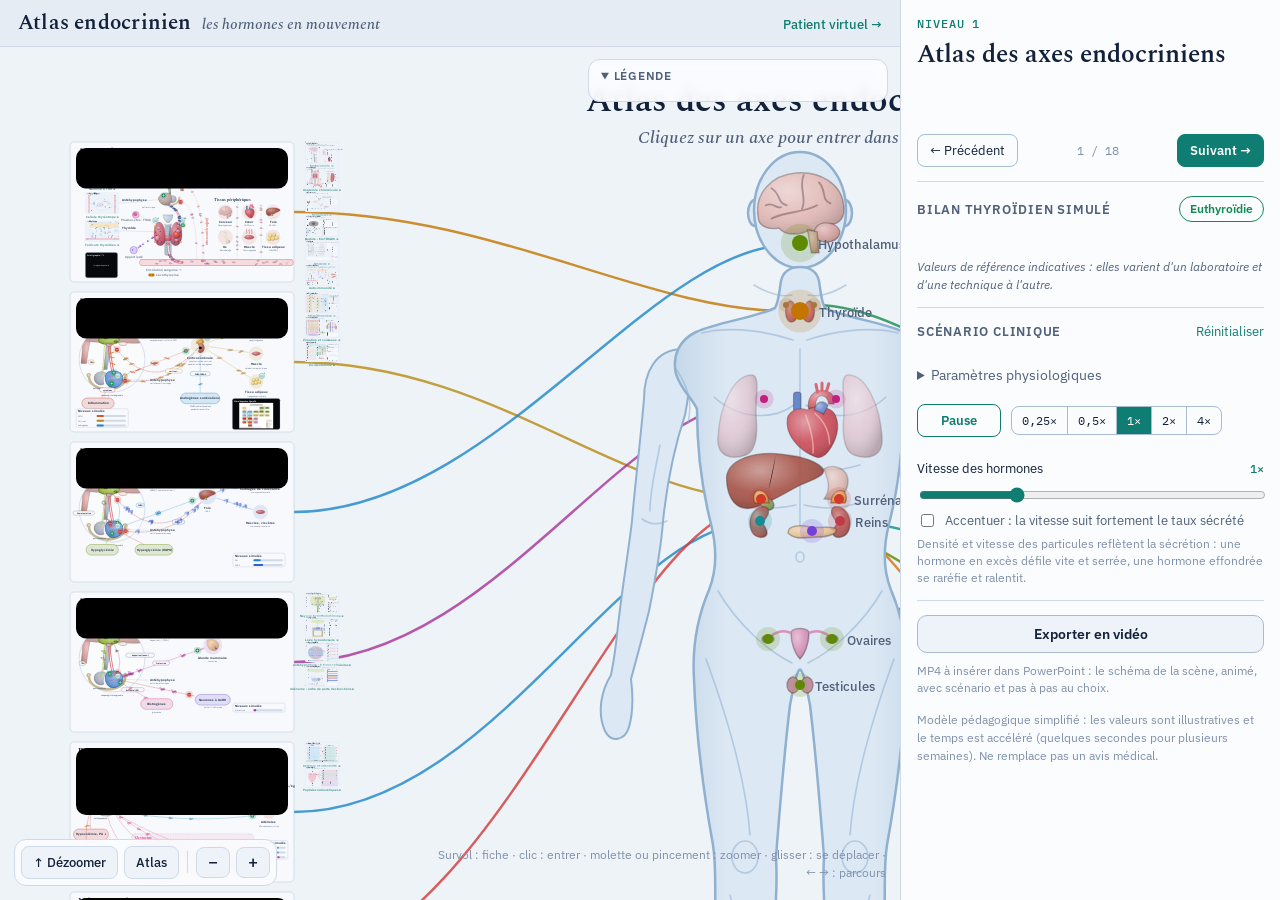
==== index.html @ 6b477c4a "Lévothyroxine : interférences ETA 2025 dans l'atlas (fiche) et mode « hypothyroïdie difficile à subs" ====
<!doctype html>
<html lang="fr">
<head>
<meta charset="utf-8">
<meta name="viewport" content="width=device-width, initial-scale=1, viewport-fit=cover">
<title>Atlas endocrinien</title>
<meta name="description" content="Visualisation zoomable et animée des axes endocriniens humains : axe thyréotrope détaillé jusqu'à la cellule, autres axes, bilans simulés et tests dynamiques.">
<link rel="preconnect" href="https://fonts.googleapis.com">
<link rel="preconnect" href="https://fonts.gstatic.com" crossorigin>
<link rel="stylesheet" href="https://fonts.googleapis.com/css2?family=IBM+Plex+Mono:wght@400;500&family=IBM+Plex+Sans:wght@400;500;600&family=Spectral:ital,wght@0,500;0,600;1,500&display=swap">
<link rel="stylesheet" href="css/style.css">
<link rel="stylesheet" href="css/zoom-hypo.css">
<link rel="stylesheet" href="css/zoom-thyro.css">
<link rel="stylesheet" href="css/zoom-adrenal.css">
<link rel="stylesheet" href="css/zoom-rein.css">
<link rel="stylesheet" href="css/zoom-gonad.css">
<link rel="stylesheet" href="css/zoom-phospho.css">
<link rel="stylesheet" href="css/zoom-glyc.css">
<link rel="stylesheet" href="css/zoom-transv.css">
<link rel="stylesheet" href="css/video-export.css">
</head>
<body>
<div class="app">
  <header class="topbar">
    <div class="brand">
      <span class="brand-name">Atlas endocrinien</span>
      <span class="brand-sub">les hormones en mouvement</span>
    </div>
    <nav class="crumbs" id="crumbs" aria-label="Fil d'Ariane"></nav>
    <a class="sim-link" href="simulateur.html" title="Simulateur : initier et adapter les traitements thyroïdiens">Patient virtuel →</a>
  </header>

  <main class="stage">
    <svg id="stage" role="img" aria-label="Scène zoomable des axes endocriniens"></svg>
    <div class="stage-ctrl" role="toolbar" aria-label="Navigation">
      <button type="button" id="btnUp" title="Remonter d'un niveau (Échap)">↑ Dézoomer</button>
      <button type="button" id="btnHome" title="Vue d'ensemble">Atlas</button>
      <span class="ctrl-sep"></span>
      <button type="button" id="btnOut" class="icon" title="Zoom arrière (−)" aria-label="Zoom arrière">−</button>
      <button type="button" id="btnIn" class="icon" title="Zoom avant (+)" aria-label="Zoom avant">+</button>
    </div>
    <details class="legend" id="legend" open>
      <summary>Légende</summary>
      <div class="legend-body" id="legendBody"></div>
    </details>
    <section class="step-box" id="stepBox" hidden aria-live="polite">
      <div class="step-head">
        <span class="step-count" id="stepCount">Étape 1 / 6</span>
        <button type="button" class="step-x" id="stepQuit" aria-label="Quitter le pas à pas">×</button>
      </div>
      <h2 id="stepTitle"></h2>
      <p id="stepText"></p>
      <div class="step-nav">
        <button type="button" id="stepPrev">← Étape précédente</button>
        <div class="step-dots" id="stepDots"></div>
        <button type="button" id="stepNext" class="primary">Étape suivante →</button>
      </div>
    </section>
    <p class="stage-hint">Survol : fiche · clic : entrer · molette ou pincement : zoomer · glisser : se déplacer · ← → : parcours</p>
  </main>

  <aside class="panel" id="panel">
    <section class="card scene-card" aria-live="polite">
      <p class="eyebrow" id="sceneLevel">Niveau 1</p>
      <h1 id="sceneTitle">Atlas des axes endocriniens</h1>
      <p class="lead" id="sceneLead"></p>
      <ul class="points" id="scenePoints"></ul>
      <p class="source" id="sceneSource" hidden></p>
      <button type="button" class="step-start" id="stepStart" hidden>▶ Comprendre pas à pas</button>
      <div class="explore" id="sceneExplore"></div>
      <div class="explore" id="sceneSheets"></div>
      <div class="explore" id="sceneFigs"></div>
      <div class="tour">
        <button type="button" id="prevBtn">← Précédent</button>
        <span id="tourPos">1 / 18</span>
        <button type="button" id="nextBtn">Suivant →</button>
      </div>
    </section>

    <section class="card lab" id="labCard">
      <div class="card-head">
        <h2 id="labTitle">Bilan thyroïdien simulé</h2>
        <span class="pill" id="labStatus" data-tone="good">Euthyroïdie</span>
      </div>
      <div class="lab-rows" id="labRows"></div>
      <p class="interp" id="labInterp"></p>
      <p class="lab-note">Valeurs de référence indicatives : elles varient d'un laboratoire et d'une technique à l'autre.</p>
      <p class="anat" id="labAnat" hidden></p>
    </section>

    <section class="card" id="scenarioCard">
      <div class="card-head">
        <h2>Scénario clinique</h2>
        <button type="button" class="link" id="btnReset">Réinitialiser</button>
      </div>
      <div class="scenarios" id="scenarios" role="radiogroup" aria-label="Scénario clinique"></div>
      <details class="params">
        <summary>Paramètres physiologiques</summary>
        <div id="sliders"></div>
      </details>
      <div class="anim">
        <button type="button" id="btnPlay" class="play">Pause</button>
        <div class="speeds" role="group" aria-label="Vitesse">
          <button type="button" data-speed="0.25" aria-pressed="false">0,25×</button>
          <button type="button" data-speed="0.5" aria-pressed="false">0,5×</button>
          <button type="button" data-speed="1" aria-pressed="true">1×</button>
          <button type="button" data-speed="2" aria-pressed="false">2×</button>
          <button type="button" data-speed="4" aria-pressed="false">4×</button>
        </div>
      </div>
      <div class="pace">
        <label for="paceRange">Vitesse des hormones <output id="paceOut">1×</output></label>
        <input type="range" id="paceRange" min="0.25" max="3" step="0.05" value="1">
        <label class="pace-gain"><input type="checkbox" id="paceGain"> Accentuer : la vitesse suit fortement le taux sécrété</label>
        <p class="pace-help">Densité et vitesse des particules reflètent la sécrétion : une hormone en excès défile vite et serrée, une hormone effondrée se raréfie et ralentit.</p>
      </div>
    </section>

    <section class="card ve-card">
      <button type="button" class="ve-open" id="veOpen">Exporter en vidéo</button>
      <p class="pace-help">MP4 à insérer dans PowerPoint : le schéma de la scène, animé, avec scénario et pas à pas au choix.</p>
    </section>

    <section class="card" id="testCard" hidden>
      <div class="card-head"><h2>Tests dynamiques</h2></div>
      <div class="tests-body"></div>
    </section>

    <p class="disclaimer">Modèle pédagogique simplifié : les valeurs sont illustratives et le temps est accéléré (quelques secondes pour plusieurs semaines). Ne remplace pas un avis médical.</p>
  </aside>
</div>

<script src="js/engine.js"></script>
<script src="js/model.js"></script>
<script src="js/molecules.js"></script>
<script src="js/molecules-axes.js"></script>
<script src="js/lt4-eta.js"></script>
<script src="js/organs.js"></script>
<script src="js/info.js"></script>
<script src="js/sheets-molecules.js"></script>
<script src="js/sheets-organs.js"></script>
<script src="js/imaging.js"></script>
<script src="js/poly-figs.js"></script>
<script src="js/sheets.js"></script>
<script src="js/axis-builder.js"></script>
<script src="js/axes-data.js"></script>
<script src="js/axes-sim.js"></script>
<script src="js/axes-steps.js"></script>
<script src="js/tests.js"></script>
<script src="js/protein-traces.js"></script>
<script src="js/protein-glyphs.js"></script>
<script src="js/scenes/atlas.js"></script>
<script src="js/scenes/thyroid-axis.js"></script>
<script src="js/scenes/hypothalamus.js"></script>
<script src="js/scenes/pituitary.js"></script>
<script src="js/scenes/follicle.js"></script>
<script src="js/scenes/transport.js"></script>
<script src="js/scenes/target-cell.js"></script>
<script src="js/scenes/islet.js"></script>
<script src="js/scenes/zoom-hypo.js"></script>
<script src="js/scenes/zoom-thyro.js"></script>
<script src="js/scenes/zoom-adrenal.js"></script>
<script src="js/scenes/zoom-rein.js"></script>
<script src="js/scenes/zoom-gonad.js"></script>
<script src="js/scenes/zoom-phospho.js"></script>
<script src="js/scenes/zoom-glyc.js"></script>
<script src="js/scenes/zoom-transv.js"></script>
<script src="js/app.js"></script>
<script src="js/video-export.js"></script>
</body>
</html>
---- css/style.css ----
/* Layout : scène plein écran à gauche, panneau de lecture à droite (empilés sur téléphone).
   Palette sombre par défaut, inspirée de la microscopie à fluorescence : chaque hormone a sa couleur. */
:root {
  color-scheme: dark;
  --bg: #0a1322;
  --bg-2: #0d182b;
  --panel: #0f1b2f;
  --panel-2: #15243c;
  --line: #243653;
  --line-2: #36507a;
  --fg: #e6edf7;
  --muted: #95a6c0;
  --faint: #60728f;
  --accent: #6fd6c8;
  --accent-ink: #062521;

  --scene-1: #0f1d33;
  --scene-2: #13243e;
  --body: #142c4a;
  --body-line: #2f5d88;
  --organ: #1a3352;
  --organ-line: #4a74a3;
  --cell: #132840;
  --cell-line: #5c86b6;
  --nucleus: #1e2c56;
  --nucleus-line: #7d8fd8;
  --colloid: #3e321c;
  --colloid-line: #9c7a3a;
  --vessel: #3a1823;
  --vessel-line: #8c3346;
  --plasma: #24121c;
  --csf: #12324a;

  --trh: #b6e35a;
  --tsh: #5eaeff;
  --t4: #ffb84d;
  --t3: #ff7262;
  --rt3: #9aa6b8;
  --iod: #b48cff;
  --trab: #ff6ac1;
  --tg: #e3c39a;
  --mrna: #6fe3a5;
  --tbg: #4fc3c9;
  --ttr: #7fb0ff;
  --alb: #c9b6e8;
  --rbc: #c2414f;


  --o-thyroid: #b4475c; --o-brain: #c99a98; --o-callosum: #e9d3cc; --o-cerebellum: #b98585; --o-hypo: #8fae3c;
  --o-pit-ant: #4f86c9; --o-pit-post: #8a8fa6; --o-cart: #8fa7bd; --o-trachea: #6f8aa3; --o-parathyroid: #d6a64a;
  --o-heart: #b23a46; --o-aorta: #c9505a; --o-vein: #4d6bb3; --o-liver: #8f3b30; --o-gall: #5e9a4a; --o-bone: #e3d7bb;
  --o-muscle: #a8424a; --o-tendon: #d8d2c4; --o-fat: #e6c35e; --o-lung: #c98d9a; --o-kidney: #9c4a40; --o-adrenal: #e0a93a;
  --o-pancreas: #e0b17e; --o-stomach: #c98a7a; --o-gonad: #c77aa6; --o-sella: #d9cdb3; --o-line: rgba(0, 0, 0, 0.35);
  --atom-o: #ff6b6b; --atom-n: #6aa3ff;
  --p-orange: #ff9f43; --p-orange2: #ff7f50; --p-gold: #f2c14e; --p-amber: #f0a830; --p-sky: #6cc5ff; --p-blue: #5b8cff; --p-blue2: #4fa3e0; --p-teal: #3fc1b0; --p-green: #5fd38d; --p-lime: #b6e35a; --p-rose: #ff7eb6; --p-magenta: #e86bd8; --p-violet: #a98bff; --p-red: #ff6464; --p-red2: #e0566f; --p-brown: #c9925e; --p-grey: #a5b2c4;
  --good: #5bd49a;
  --warn: #ffc061;
  --bad: #ff7262;
  --inhib: #ff7262;
  --stim: #5bd49a;

  --font-display: "Spectral", "Iowan Old Style", Georgia, serif;
  --font-body: "IBM Plex Sans", "Segoe UI", system-ui, -apple-system, sans-serif;
  --font-data: "IBM Plex Mono", ui-monospace, "SFMono-Regular", Menlo, monospace;
}
@media (prefers-color-scheme: light) {
  :root:not([data-theme="dark"]) {
    color-scheme: light;
    --bg: #eef3f8; --bg-2: #e5ecf4; --panel: #fbfcfe; --panel-2: #eef3f9; --line: #cfd9e7; --line-2: #a9bbd2;
    --fg: #13213a; --muted: #50607a; --faint: #8090aa; --accent: #0f7d72; --accent-ink: #ffffff;
    --scene-1: #f7f9fc; --scene-2: #eef3f9; --body: #dce8f4; --body-line: #8fb0cf; --organ: #e1ebf6; --organ-line: #6f93bd;
    --cell: #edf3fa; --cell-line: #7c9cc4; --nucleus: #dfe4f7; --nucleus-line: #6a7cc4; --colloid: #f7e6c3; --colloid-line: #c49a4a;
    --vessel: #f7dade; --vessel-line: #d0707f; --plasma: #fbecee; --csf: #d9ebf6;
    --trh: #5f8a00; --tsh: #1f6fd1; --t4: #c27600; --t3: #d3392b; --rt3: #66717f; --iod: #7340d8; --trab: #c21f80;
    --tg: #a8753f; --mrna: #13925a; --tbg: #138c92; --ttr: #3b6fd0; --alb: #8b6bbf; --rbc: #c23a48;
    --good: #138a55; --warn: #b07000; --bad: #cc3628; --inhib: #cc3628; --stim: #138a55;
 --o-thyroid: #c4566b; --o-brain: #e3b6b2; --o-callosum: #f6e8e3; --o-cerebellum: #d49c9a; --o-hypo: #a3c24e; --o-pit-ant: #6a9ee0; --o-pit-post: #aab0c4; --o-cart: #b9c9d8; --o-trachea: #a6b9cc; --o-parathyroid: #e2b85a; --o-heart: #c9414e; --o-aorta: #d65f68; --o-vein: #5f7fc8; --o-liver: #a2483b; --o-gall: #6dab58; --o-bone: #efe6cf; --o-muscle: #c0525a; --o-tendon: #e9e4d8; --o-fat: #f0d070; --o-lung: #e1a9b4; --o-kidney: #b0574c; --o-adrenal: #e9b445; --o-pancreas: #ecc291; --o-stomach: #dca090; --o-gonad: #d58cb5; --o-sella: #c9b994; --o-line: rgba(40, 20, 20, 0.35); --atom-o: #d63b3b; --atom-n: #2f68d0;
 --p-orange: #d9700f; --p-orange2: #d4562a; --p-gold: #b88a12; --p-amber: #b97400; --p-sky: #1d86c9; --p-blue: #2f5fd6; --p-blue2: #1f74b8; --p-teal: #0e8f80; --p-green: #178a4c; --p-lime: #5f8a00; --p-rose: #d0407e; --p-magenta: #a8329a; --p-violet: #6a48d6; --p-red: #d23a3a; --p-red2: #b52d48; --p-brown: #8c5a2b; --p-grey: #5f6d80;
  }
}
:root[data-theme="light"] {
  color-scheme: light;
  --bg: #eef3f8; --bg-2: #e5ecf4; --panel: #fbfcfe; --panel-2: #eef3f9; --line: #cfd9e7; --line-2: #a9bbd2;
  --fg: #13213a; --muted: #50607a; --faint: #8090aa; --accent: #0f7d72; --accent-ink: #ffffff;
  --scene-1: #f7f9fc; --scene-2: #eef3f9; --body: #dce8f4; --body-line: #8fb0cf; --organ: #e1ebf6; --organ-line: #6f93bd;
  --cell: #edf3fa; --cell-line: #7c9cc4; --nucleus: #dfe4f7; --nucleus-line: #6a7cc4; --colloid: #f7e6c3; --colloid-line: #c49a4a;
  --vessel: #f7dade; --vessel-line: #d0707f; --plasma: #fbecee; --csf: #d9ebf6;
  --trh: #5f8a00; --tsh: #1f6fd1; --t4: #c27600; --t3: #d3392b; --rt3: #66717f; --iod: #7340d8; --trab: #c21f80;
  --tg: #a8753f; --mrna: #13925a; --tbg: #138c92; --ttr: #3b6fd0; --alb: #8b6bbf; --rbc: #c23a48;
  --good: #138a55; --warn: #b07000; --bad: #cc3628; --inhib: #cc3628; --stim: #138a55;
 --o-thyroid: #c4566b; --o-brain: #e3b6b2; --o-callosum: #f6e8e3; --o-cerebellum: #d49c9a; --o-hypo: #a3c24e; --o-pit-ant: #6a9ee0; --o-pit-post: #aab0c4; --o-cart: #b9c9d8; --o-trachea: #a6b9cc; --o-parathyroid: #e2b85a; --o-heart: #c9414e; --o-aorta: #d65f68; --o-vein: #5f7fc8; --o-liver: #a2483b; --o-gall: #6dab58; --o-bone: #efe6cf; --o-muscle: #c0525a; --o-tendon: #e9e4d8; --o-fat: #f0d070; --o-lung: #e1a9b4; --o-kidney: #b0574c; --o-adrenal: #e9b445; --o-pancreas: #ecc291; --o-stomach: #dca090; --o-gonad: #d58cb5; --o-sella: #c9b994; --o-line: rgba(40, 20, 20, 0.35); --atom-o: #d63b3b; --atom-n: #2f68d0;
 --p-orange: #d9700f; --p-orange2: #d4562a; --p-gold: #b88a12; --p-amber: #b97400; --p-sky: #1d86c9; --p-blue: #2f5fd6; --p-blue2: #1f74b8; --p-teal: #0e8f80; --p-green: #178a4c; --p-lime: #5f8a00; --p-rose: #d0407e; --p-magenta: #a8329a; --p-violet: #6a48d6; --p-red: #d23a3a; --p-red2: #b52d48; --p-brown: #8c5a2b; --p-grey: #5f6d80;
}

* { box-sizing: border-box; }
[hidden] { display: none !important; }
html, body { height: 100%; }
body {
  margin: 0;
  background: var(--bg);
  color: var(--fg);
  font: 15px/1.5 var(--font-body);
  overflow: hidden;
}
button { font: inherit; color: inherit; }
:focus-visible { outline: 2px solid var(--accent); outline-offset: 2px; }

.app {
  height: 100%;
  display: grid;
  grid-template-columns: minmax(0, 1fr) 380px;
  grid-template-rows: auto minmax(0, 1fr);
  grid-template-areas: "top panel" "stage panel";
}

/* ---------- Barre du haut ---------- */
.topbar {
  grid-area: top;
  display: flex;
  align-items: baseline;
  flex-wrap: wrap;
  gap: 6px 20px;
  padding-block: 12px 10px;
  padding-left: max(18px, env(safe-area-inset-left, 0px));
  padding-right: 18px;
  border-bottom: 1px solid var(--line);
  background: var(--bg-2);
}
.brand { display: flex; align-items: baseline; gap: 10px; }
.brand-name { font: 600 21px/1.1 var(--font-display); letter-spacing: 0.01em; }
.brand-sub { font: italic 500 15px var(--font-display); color: var(--muted); }
.crumbs { display: flex; flex-wrap: wrap; align-items: center; gap: 2px 4px; min-width: 0; }
.crumbs button {
  border: 0; background: none; padding: 2px 6px; border-radius: 6px; cursor: pointer;
  color: var(--muted); font-size: 13px;
}
.crumbs button:hover { color: var(--fg); background: var(--panel-2); }
.crumbs button[aria-current="page"] { color: var(--fg); font-weight: 600; }
.crumbs .sep { color: var(--faint); font-size: 13px; }
.sim-link { margin-left: auto; color: var(--accent); font-size: 13px; font-weight: 500; text-decoration: none; white-space: nowrap; }
.sim-link:hover { text-decoration: underline; }

/* ---------- Scène ---------- */
.stage { grid-area: stage; position: relative; min-height: 0; overflow: hidden; background: var(--bg); }
#stage { display: block; width: 100%; height: 100%; touch-action: none; cursor: grab; user-select: none; -webkit-user-select: none; }
#stage.dragging { cursor: grabbing; }
.stage-ctrl {
  position: absolute;
  left: max(14px, env(safe-area-inset-left, 0px));
  bottom: calc(14px + env(safe-area-inset-bottom, 0px));
  display: flex; align-items: center; gap: 6px;
  padding: 6px; border-radius: 12px;
  background: color-mix(in srgb, var(--panel) 88%, transparent);
  border: 1px solid var(--line);
  backdrop-filter: blur(6px);
}
.stage-ctrl button {
  border: 1px solid var(--line); background: var(--panel-2); border-radius: 8px;
  padding: 6px 11px; cursor: pointer; font-size: 13px; font-weight: 500;
}
.stage-ctrl button.icon { width: 34px; padding: 6px 0; font-size: 17px; line-height: 1; }
.stage-ctrl button:hover:not(:disabled) { border-color: var(--accent); }
.stage-ctrl button:disabled { opacity: 0.45; cursor: default; }
.ctrl-sep { width: 1px; height: 22px; background: var(--line); margin-inline: 2px; }
.stage-hint {
  position: absolute; right: 14px; bottom: calc(18px + env(safe-area-inset-bottom, 0px)); margin: 0;
  font-size: 12px; color: var(--faint); pointer-events: none; text-align: right; max-width: 50%;
}

/* ---------- Panneau ---------- */
.panel {
  grid-area: panel;
  overflow-y: auto;
  border-left: 1px solid var(--line);
  background: var(--panel);
  padding-block: 16px 24px;
  padding-left: 16px;
  padding-right: max(16px, env(safe-area-inset-right, 0px));
  display: flex; flex-direction: column; gap: 14px;
}
.card { display: flex; flex-direction: column; gap: 10px; min-width: 0; }
.card + .card { border-top: 1px solid var(--line); padding-top: 14px; }
.card-head { display: flex; align-items: center; justify-content: space-between; gap: 10px; }
.eyebrow { margin: 0; font: 500 11.5px var(--font-data); letter-spacing: 0.08em; text-transform: uppercase; color: var(--accent); }
h1 { margin: 0; font: 600 25px/1.15 var(--font-display); text-wrap: balance; }
h2 { margin: 0; font: 600 13px var(--font-body); letter-spacing: 0.06em; text-transform: uppercase; color: var(--muted); }
.lead { margin: 0; color: var(--fg); }
.points { margin: 0; padding-left: 18px; display: flex; flex-direction: column; gap: 6px; color: var(--muted); font-size: 14px; }
.points li::marker { color: var(--accent); }
.explore-h { margin: 4px 0 6px; font-size: 12px; color: var(--faint); }
.chips { display: flex; flex-wrap: wrap; gap: 6px; }
.chip {
  border: 1px solid var(--line-2); background: var(--panel-2); border-radius: 999px;
  padding: 4px 11px; font-size: 13px; cursor: pointer;
}
.chip:hover { border-color: var(--accent); color: var(--accent); }
.chip.muted { color: var(--muted); border-style: dashed; }
.tour { display: flex; align-items: center; justify-content: space-between; gap: 8px; margin-top: 4px; }
.tour button {
  border: 1px solid var(--line-2); background: none; border-radius: 8px; padding: 6px 12px; cursor: pointer; font-size: 13px;
}
.tour button:not(:disabled):hover { border-color: var(--accent); }
.tour button:disabled { opacity: 0.4; cursor: default; }
#nextBtn:not(:disabled) { background: var(--accent); border-color: var(--accent); color: var(--accent-ink); font-weight: 600; }
#tourPos { font: 12px var(--font-data); color: var(--faint); }

/* Bilan */
.pill {
  font-size: 12px; font-weight: 600; padding: 3px 10px; border-radius: 999px; white-space: nowrap;
  border: 1px solid currentColor;
}
.pill[data-tone="good"] { color: var(--good); }
.pill[data-tone="warn"] { color: var(--warn); }
.pill[data-tone="bad"] { color: var(--bad); }
.lab-rows { display: flex; flex-direction: column; gap: 6px; }
.lab-row {
  display: grid; grid-template-columns: minmax(0, 1fr) 92px 110px; align-items: center; gap: 10px;
  padding: 6px 8px; border-radius: 8px; background: var(--panel-2);
}
.lab-name { font-weight: 600; font-size: 14px; display: flex; flex-direction: column; line-height: 1.2; }
.lab-name span { font: 11px var(--font-data); color: var(--faint); font-weight: 400; margin-top: 2px; }
.lab-val { font: 500 17px var(--font-data); font-variant-numeric: tabular-nums; text-align: right; }
.lab-val i { font-style: normal; display: inline-block; width: 1em; text-align: center; margin-left: 2px; }
.lab-row[data-state="hi"] .lab-val, .lab-row[data-state="lo"] .lab-val { color: var(--bad); }
.spark { width: 110px; height: 34px; display: block; }
.spark-band { fill: var(--good); opacity: 0.14; }
.spark-line { fill: none; stroke: var(--fg); stroke-width: 1.4; vector-effect: non-scaling-stroke; opacity: 0.85; }
.spark-dot { fill: var(--accent); }
.lab-row[data-state="hi"] .spark-dot, .lab-row[data-state="lo"] .spark-dot { fill: var(--bad); }
.interp { margin: 0; font-size: 13.5px; color: var(--muted); }

/* Scénarios */
.scenarios { display: flex; flex-direction: column; gap: 4px; }
.scenario {
  display: grid; grid-template-columns: 18px minmax(0, 1fr); column-gap: 8px; cursor: pointer;
  padding: 7px 8px; border-radius: 8px; border: 1px solid transparent;
}
.scenario:hover { background: var(--panel-2); }
.scenario:has(input:checked) { border-color: var(--accent); background: var(--panel-2); }
.scenario input { grid-row: span 2; margin: 3px 0 0; accent-color: var(--accent); }
.sc-name { font-weight: 600; font-size: 14px; }
.sc-note { font-size: 12.5px; color: var(--muted); display: none; }
.scenario:has(input:checked) .sc-note { display: block; }
.params summary { cursor: pointer; font-size: 13.5px; color: var(--muted); padding: 4px 0; }
.params summary:hover { color: var(--fg); }
.slider { display: flex; flex-direction: column; gap: 2px; margin-top: 8px; }
.slider label { display: flex; justify-content: space-between; gap: 8px; font-size: 13px; }
.slider output { font: 12px var(--font-data); color: var(--accent); white-space: nowrap; }
.slider input { width: 100%; accent-color: var(--accent); }
.anim { display: flex; align-items: center; gap: 10px; flex-wrap: wrap; margin-top: 4px; }
.play {
  border: 1px solid var(--accent); background: none; color: var(--accent); border-radius: 8px;
  padding: 6px 14px; cursor: pointer; font-weight: 600; font-size: 13px; min-width: 84px;
}
.speeds { display: flex; border: 1px solid var(--line-2); border-radius: 8px; overflow: hidden; }
.speeds button { border: 0; background: none; padding: 6px 10px; cursor: pointer; font: 12px var(--font-data); }
.speeds button + button { border-left: 1px solid var(--line-2); }
.speeds button[aria-pressed="true"] { background: var(--accent); color: var(--accent-ink); }
.link { border: 0; background: none; color: var(--accent); cursor: pointer; font-size: 13px; padding: 0; }
.link:hover { text-decoration: underline; }
.disclaimer { margin: 0; font-size: 12px; color: var(--faint); }

@media (max-width: 860px) {
  .app {
    grid-template-columns: minmax(0, 1fr);
    grid-template-rows: auto minmax(0, 58fr) minmax(0, 42fr);
    grid-template-areas: "top" "stage" "panel";
  }
  .topbar { padding-right: max(16px, env(safe-area-inset-right, 0px)); padding-left: max(16px, env(safe-area-inset-left, 0px)); }
  .brand-sub { display: none; }
  .panel { border-left: 0; border-top: 1px solid var(--line); padding-left: max(16px, env(safe-area-inset-left, 0px)); }
  .stage-hint { display: none; }
  h1 { font-size: 21px; }
}

/* ================= SVG ================= */
.world-bg { fill: var(--bg); }
.frame { fill: var(--scene-1); stroke: var(--line-2); stroke-width: 3; }
.depth-2 .frame { fill: var(--scene-2); }
.scene.can-zoom { cursor: zoom-in; }
.scene.can-zoom:hover > .content > .frame { stroke: var(--accent); stroke-width: 8; }
.zoomable { cursor: zoom-in; }
.zoomable:hover { filter: brightness(1.25); }

.s-title { font: 600 54px var(--font-display); fill: var(--fg); }
.s-sub { font: italic 500 25px var(--font-display); fill: var(--muted); }
.atlas-title { font: 600 34px var(--font-display); fill: var(--fg); }
.atlas-sub { font: italic 500 18px var(--font-display); fill: var(--muted); }
.atlas-foot { font: 13px var(--font-body); fill: var(--faint); }
.lbl { font: 600 24px var(--font-body); fill: var(--fg); }
.lbl-h { font: 600 26px var(--font-display); fill: var(--fg); }
.lbl-s { font: 500 19px var(--font-body); fill: var(--muted); }
.lbl-s.strong, .note.strong { fill: var(--fg); font-weight: 600; }
.note { font: 17px var(--font-body); fill: var(--muted); }
.loupe-cap { font: 500 20px var(--font-body); fill: var(--accent); cursor: zoom-in; }
.fb-lbl { font: italic 500 20px var(--font-display); fill: var(--inhib); }
.connector { fill: none; stroke: var(--line-2); stroke-width: 2; stroke-dasharray: 2 6; stroke-linecap: round; }

.track { fill: none; stroke: var(--line-2); stroke-width: 2; stroke-dasharray: 3 9; stroke-linecap: round; opacity: 0.8; }
.track.fb { stroke: var(--inhib); opacity: 0.45; }
.track.faint { opacity: 0.4; }
.track.chain-arrow { stroke-dasharray: none; stroke-width: 4; opacity: 0.5; }
.track-none { fill: none; stroke: none; }
.vessel-wall { fill: none; stroke: var(--vessel-line); stroke-linecap: round; opacity: 0.85; }
.vessel-lumen { fill: none; stroke: var(--vessel); stroke-linecap: round; }

.sign-halo { opacity: 0.2; }
.sign.inhib .sign-halo, .sign.inhib .sign-core { fill: var(--inhib); }
.sign.stim .sign-halo, .sign.stim .sign-core { fill: var(--stim); }
.sign-glyph { stroke: var(--bg); stroke-width: 3.5; stroke-linecap: round; fill: none; }
.step circle { fill: var(--accent); }
.step-n { font: 600 18px var(--font-data); fill: var(--accent-ink); }

/* Atlas */
.body-shape { fill: var(--body); stroke: var(--body-line); stroke-width: 2.5; }
.body-brain { fill: var(--organ); stroke: var(--organ-line); stroke-width: 1.5; opacity: 0.7; }
.leader { fill: none; stroke: var(--c); stroke-width: 1.5; stroke-dasharray: 3 6; opacity: 0.45; }
.leader.active { stroke-width: 2.5; stroke-dasharray: none; opacity: 0.8; }
.gland-halo { fill: var(--c); opacity: 0.18; }
.gland-dot { fill: var(--c); }
.gland-lbl { font: 500 13px var(--font-body); fill: var(--muted); }
.legend-box { fill: var(--scene-1); stroke: var(--line); stroke-width: 1.5; }
.legend-h { font: 600 12px var(--font-body); fill: var(--muted); letter-spacing: 0.06em; text-transform: uppercase; }
.legend-t { font: 13px var(--font-body); fill: var(--fg); }
.soon-bg { fill: none; stroke: var(--c); stroke-width: 2.5; }
.soon-t { font: 600 21px var(--font-body); fill: var(--c); }
.chain-rect { fill: var(--scene-2); stroke: var(--c); stroke-width: 3; }
.chain-name { font: 600 40px var(--font-display); fill: var(--fg); }
.chain-name.small { font-size: 27px; }
.chain-where { font: 22px var(--font-body); fill: var(--muted); }

/* Anatomie */
.brain { fill: var(--organ); stroke: var(--organ-line); stroke-width: 2.5; opacity: 0.75; }
.gyri { fill: none; stroke: var(--organ-line); stroke-width: 2; opacity: 0.5; }
.organ { fill: var(--organ); stroke: var(--organ-line); stroke-width: 2.5; }
.organ.hl { fill: color-mix(in srgb, var(--c) 28%, var(--organ)); stroke: var(--c); stroke-width: 3; }
.organ.post { opacity: 0.6; }
.stalk { fill: var(--organ); stroke: var(--organ-line); stroke-width: 2; }
.trachea { fill: var(--bg-2); stroke: var(--line-2); stroke-width: 2; }
.trachea-ring { stroke: var(--line-2); stroke-width: 3; }
.thyroid { fill: color-mix(in srgb, var(--t4) 30%, var(--organ)); stroke: var(--t4); stroke-width: 3; }
.nodule { fill: var(--t3); }
.food { fill: color-mix(in srgb, var(--iod) 22%, var(--scene-1)); stroke: var(--iod); stroke-width: 2.5; }
.food-t { font: 600 20px var(--font-body); fill: var(--iod); }
.lympho { fill: color-mix(in srgb, var(--trab) 22%, var(--scene-1)); stroke: var(--trab); stroke-width: 2.5; }
.lympho-n { fill: var(--trab); opacity: 0.6; }
.lt4-pill { fill: var(--t4); }
.pill-line { stroke: var(--bg); stroke-width: 2; }
.input { transition: opacity 0.5s; }
.periph-halo { fill: var(--t3); opacity: 0.1; }
.org-shape { fill: var(--organ); stroke: var(--organ-line); stroke-width: 2.5; }
.org-shape.heart { fill: color-mix(in srgb, var(--rbc) 40%, var(--organ)); stroke: var(--rbc); }
.org-line { fill: none; stroke: var(--organ-line); stroke-width: 2; }
.heat { fill: none; stroke: var(--t3); stroke-width: 3; stroke-linecap: round; }

/* Cellules */
.cell { fill: var(--cell); stroke: var(--cell-line); stroke-width: 3; }
.cell.ghost { opacity: 0.45; }
.nucleus { fill: var(--nucleus); stroke: var(--nucleus-line); stroke-width: 2.5; }
.dna { fill: none; stroke: var(--nucleus-line); stroke-width: 3; }
.golgi, .er { fill: none; stroke: var(--cell-line); stroke-width: 4; stroke-linecap: round; opacity: 0.8; }
.axon { fill: none; stroke: var(--cell-line); stroke-width: 22; stroke-linecap: round; opacity: 0.75; }
.tanycyte { fill: none; stroke: color-mix(in srgb, var(--accent) 35%, var(--cell)); stroke-width: 34; stroke-linecap: round; opacity: 0.7; }
.csf { fill: var(--csf); stroke: var(--line-2); stroke-width: 2; }
.enzyme { fill: color-mix(in srgb, var(--accent) 22%, var(--cell)); stroke: var(--accent); stroke-width: 2.5; }
.enzyme.alt { fill: color-mix(in srgb, var(--rt3) 25%, var(--cell)); stroke: var(--rt3); }
.enzyme-t { font: 600 20px var(--font-data); fill: var(--fg); }
.enzyme-t.small { font-size: 12px; }
.enzyme-box { fill: var(--accent); }
.enzyme-box.alt { fill: var(--tsh); }
.receptor { stroke: var(--tsh); stroke-width: 5; stroke-linecap: round; }
.transporter { fill: var(--accent); stroke: var(--bg); stroke-width: 2; }
.transporter.alt { fill: var(--rt3); }
.cascade { fill: none; stroke: var(--accent); stroke-linecap: round; opacity: 0.8; }
.arrowhead { fill: var(--line-2); }
.arrowhead.accent { fill: var(--accent); }
.arrowhead.inhib { fill: var(--inhib); }
.granule { fill: color-mix(in srgb, var(--tsh) 35%, var(--cell)); stroke: var(--tsh); stroke-width: 2; }
.colloid { fill: var(--colloid); stroke: var(--colloid-line); stroke-width: 2.5; }
.microvilli { fill: none; stroke: var(--cell-line); stroke-width: 2.5; }
.camp { fill: var(--accent); opacity: 0.3; }
.vesicle { fill: var(--colloid); stroke: var(--colloid-line); stroke-width: 2.5; }
.lyso { fill: color-mix(in srgb, var(--trab) 18%, var(--cell)); stroke: var(--trab); stroke-width: 2.5; }
.mini-cells { fill: var(--cell); stroke: var(--cell-line); stroke-width: 2; }
.mini-sep { stroke: var(--cell-line); stroke-width: 1.5; }
.mini-hl { fill: var(--accent); opacity: 0.55; }
.side-box { fill: var(--scene-1); stroke: var(--line-2); stroke-width: 2; }
.mod-stim { font: 700 24px var(--font-data); fill: var(--stim); }
.mod-inhib { font: 700 24px var(--font-data); fill: var(--inhib); }
.plasma { fill: var(--plasma); }
.endo { stroke: var(--vessel-line); stroke-width: 6; }
.bar-tbg { fill: var(--tbg); }
.bar-ttr { fill: var(--ttr); }
.bar-alb { fill: var(--alb); }
.bar-alb { fill: var(--alb); }
.tre { fill: var(--accent); opacity: 0.8; }
.tr { fill: color-mix(in srgb, var(--t3) 35%, var(--nucleus)); stroke: var(--t3); stroke-width: 2.5; }
.rxr { fill: color-mix(in srgb, var(--tsh) 30%, var(--nucleus)); stroke: var(--tsh); stroke-width: 2.5; }
.coact { fill: var(--good); }
.corep { fill: var(--rt3); }
.ribo { fill: color-mix(in srgb, var(--mrna) 30%, var(--cell)); stroke: var(--mrna); stroke-width: 2; }

/* Molécules */
.m-trh { fill: var(--trh); }
.m-bond { fill: none; stroke: var(--trh); stroke-width: 1.6; }
.m-tsh-a { fill: var(--tsh); opacity: 0.75; }
.m-tsh-b { fill: var(--tsh); }
.m-glycan { fill: var(--fg); opacity: 0.7; }
.m-t4 { fill: var(--t4); }
.m-t3 { fill: var(--t3); }
.m-rt3 { fill: var(--rt3); }
.m-iod { fill: var(--iod); }
.m-minus { stroke: var(--bg); stroke-width: 1.4; }
.m-trab { fill: none; stroke: var(--trab); stroke-width: 3; stroke-linecap: round; stroke-linejoin: round; }
.m-tg { fill: var(--tg); }
.m-tyr { fill: var(--bg); opacity: 0.5; }
.m-mrna { fill: none; stroke: var(--mrna); stroke-width: 2.4; stroke-linecap: round; }
.m-tbg { fill: var(--tbg); opacity: 0.85; }
.m-ttr { fill: var(--ttr); opacity: 0.85; }
.m-alb { fill: var(--alb); opacity: 0.85; }
.m-rbc { fill: var(--rbc); opacity: 0.55; }
.m-rbc-in { fill: var(--vessel); opacity: 0.6; }
.m-na { fill: var(--muted); }
#mol-dot circle { fill: inherit; }

@media (prefers-reduced-motion: reduce) {
  .nodule, .input { transition: none; }
}

/* ---------- Anatomie réaliste ---------- */
.org { stroke: var(--o-line); stroke-width: 1.5; }
.org-shine { pointer-events: none; }
.org-detail { fill: none; stroke: var(--o-line); stroke-width: 1.5; }
.org-detail-strong { fill: none; stroke: var(--o-line); stroke-width: 2.5; }
.o-thyroid { fill: var(--o-thyroid); }
.o-lobule { fill: none; stroke: rgba(255, 255, 255, 0.28); stroke-width: 2; }
.o-parathyroid { fill: var(--o-parathyroid); }
.o-cart { fill: var(--o-cart); }
.o-trachea { fill: var(--o-trachea); }
.o-ring { fill: none; stroke: var(--o-cart); stroke-width: 6; stroke-linecap: round; }
.o-brain { fill: var(--o-brain); }
.o-gyrus { fill: none; stroke: var(--o-line); stroke-width: 2; stroke-linecap: round; }
.o-callosum { fill: var(--o-callosum); }
.o-cerebellum { fill: var(--o-cerebellum); }
.o-brainstem { fill: var(--o-cerebellum); }
.o-hypo { fill: var(--o-hypo); stroke: var(--trh); stroke-width: 3; }
.o-chiasm { fill: var(--o-callosum); }
.o-stalk { fill: var(--o-pit-post); }
.o-sella { fill: none; stroke: var(--o-sella); stroke-width: 10; stroke-linecap: round; }
.o-sella.thin { stroke-width: 6; }
.o-pit-ant { fill: var(--o-pit-ant); stroke: var(--tsh); stroke-width: 3; }
.o-pit-post { fill: var(--o-pit-post); }
.o-heart { fill: var(--o-heart); }
.o-aorta { fill: var(--o-aorta); }
.o-vessel-l { fill: none; stroke: var(--o-aorta); stroke-width: 4; stroke-linecap: round; }
.o-vein, .o-pulm { fill: var(--o-vein); }
.o-coronary { fill: none; stroke: rgba(255, 220, 200, 0.55); stroke-width: 2; }
.o-liver { fill: var(--o-liver); }
.o-gall { fill: var(--o-gall); }
.o-bone { fill: var(--o-bone); }
.o-muscle { fill: var(--o-muscle); }
.o-tendon { fill: none; stroke: var(--o-tendon); stroke-width: 6; stroke-linecap: round; }
.o-fiber { fill: none; stroke: rgba(255, 255, 255, 0.3); stroke-width: 1.5; }
.o-fat { fill: var(--o-fat); }
.o-fat-n { fill: #6b4f2a; opacity: 0.7; }
.o-lung { fill: var(--o-lung); opacity: 0.55; }
.o-kidney { fill: var(--o-kidney); }
.o-adrenal { fill: var(--o-adrenal); }
.o-pancreas { fill: var(--o-pancreas); }
.o-stomach { fill: var(--o-stomach); opacity: 0.7; }
.o-gonad { fill: var(--o-gonad); }
.o-tube { fill: none; stroke: var(--o-gonad); stroke-width: 2.5; }
.body-organs { opacity: 0.92; }
.periph-ic .org { stroke-width: 1.2; }
[data-info] { cursor: help; }
.zoomable, .zoomable [data-info], .scene.can-zoom [data-info] { cursor: zoom-in; }

/* Molécules : atomes et cycles */
.m-ring { fill: none; stroke-width: 1.6; stroke-linejoin: round; }
.m-ring.m-t4 { stroke: var(--t4); fill: color-mix(in srgb, var(--t4) 30%, transparent); }
.m-ring.m-t3 { stroke: var(--t3); fill: color-mix(in srgb, var(--t3) 30%, transparent); }
.m-ring.m-rt3 { stroke: var(--rt3); fill: color-mix(in srgb, var(--rt3) 30%, transparent); }
.m-ring.m-trh { stroke: var(--trh); fill: color-mix(in srgb, var(--trh) 35%, transparent); }
line.m-bond, path.m-bond { stroke: var(--fg); stroke-width: 1.1; fill: none; opacity: 0.75; }
path.m-bond.trh { stroke: var(--trh); opacity: 1; stroke-width: 1.4; }
.m-I { fill: var(--iod); }
.m-O { fill: var(--atom-o); }
.m-N { fill: var(--atom-n); }
.m-tsh-a { fill: color-mix(in srgb, var(--tsh) 55%, var(--fg)); opacity: 0.9; }
.m-tsh-b { fill: none; stroke: var(--tsh); stroke-width: 4; stroke-linecap: round; }
.m-glycan { fill: var(--fg); opacity: 0.8; }
.m-glycan-l { fill: none; stroke: var(--fg); stroke-width: 0.9; opacity: 0.7; }
.m-trab.light { fill: color-mix(in srgb, var(--trab) 45%, var(--fg)); }
.m-tg.b { fill: color-mix(in srgb, var(--tg) 75%, var(--bg)); }
.m-sheet { fill: none; stroke: rgba(255, 255, 255, 0.45); stroke-width: 1.4; }
.m-channel { fill: var(--bg); opacity: 0.7; }
.m-base { stroke-width: 1.6; }
.m-base.b0 { stroke: var(--t3); } .m-base.b1 { stroke: var(--tsh); } .m-base.b2 { stroke: var(--t4); } .m-base.b3 { stroke: var(--trh); }

/* ---------- Infobulle ---------- */
.tip {
  position: absolute; z-index: 5; max-width: 300px; pointer-events: none;
  padding: 10px 12px; border-radius: 10px; border: 1px solid var(--line-2);
  background: color-mix(in srgb, var(--panel) 96%, transparent); box-shadow: 0 8px 24px rgba(0, 0, 0, 0.3);
  display: flex; flex-direction: column; gap: 3px;
}
.tip p { margin: 0; }
.tip-t { font: 600 16px/1.2 var(--font-display); }
.tip-k { font: 11.5px var(--font-data); color: var(--accent); }
.tip-d { font-size: 13px; color: var(--muted); line-height: 1.45; }
.tip-l { font: 500 12.5px var(--font-data); color: var(--fg); border-top: 1px solid var(--line); padding-top: 5px; margin-top: 2px; font-variant-numeric: tabular-nums; }
.tip-k:empty { display: none; }

/* ---------- Légende ---------- */
.legend {
  position: absolute; top: 12px; right: max(12px, env(safe-area-inset-right, 0px)); z-index: 4;
  width: 300px; max-height: calc(100% - 110px); overflow-y: auto;
  border-radius: 12px; border: 1px solid var(--line);
  background: color-mix(in srgb, var(--panel) 92%, transparent); backdrop-filter: blur(6px);
}
.legend summary { cursor: pointer; padding: 8px 12px; font: 600 12px var(--font-body); letter-spacing: 0.06em; text-transform: uppercase; color: var(--muted); }
.legend-body { padding: 0 10px 10px; }
.legend-g { margin: 6px 0 2px; font: 11px var(--font-data); color: var(--faint); }
.legend ul { list-style: none; margin: 0; padding: 0; display: grid; grid-template-columns: 1fr 1fr; column-gap: 4px; }
.legend li { display: flex; align-items: center; gap: 6px; font-size: 12.5px; line-height: 1.2; padding: 1px 4px; border-radius: 6px; cursor: help; }
.legend li:hover { background: var(--panel-2); }
.legend li svg { width: 30px; height: 24px; flex: none; overflow: visible; }
@media (max-width: 860px) {
  .legend { width: 250px; top: 8px; right: 8px; }
  .legend:not([open]) { width: auto; }
}
/* Les étiquettes laissent passer le survol vers la structure qu'elles désignent. */
#stage text:not([data-info]):not(.loupe-cap) { pointer-events: none; }

/* ---------- Schémas d'axes ---------- */
.ax-halo { fill: var(--c); opacity: 0.12; }
.ax-node:hover .ax-halo { opacity: 0.28; }
.ax-lbl { font-size: 23px; }
.sig-box { fill: color-mix(in srgb, var(--c) 16%, var(--scene-1)); stroke: var(--c); stroke-width: 2.5; }
.sig-val { font: 600 20px var(--font-data); fill: var(--fg); }
.ax-track { fill: none; stroke: var(--mc); stroke-width: 3; opacity: 0.55; stroke-linecap: round; }
.ax-track.inhib { stroke: var(--inhib); stroke-dasharray: 10 8; opacity: 0.7; }
.ax-track.stim { opacity: 0.6; }
.ax-pill rect { fill: var(--scene-1); stroke: var(--mc); stroke-width: 2; }
.ax-pill-t { font: 600 17px var(--font-body); fill: var(--fg); }
.chain-step { fill: color-mix(in srgb, var(--mc) 14%, var(--scene-1)); stroke: var(--mc); stroke-width: 2; }
.chain-link { stroke: var(--accent); stroke-width: 2.5; fill: none; }
.chain-enz { font: italic 15px var(--font-body); fill: var(--accent); }
.clock-face { fill: var(--scene-1); stroke: var(--line-2); stroke-width: 2; }
.clock-day { fill: var(--warn); opacity: 0.12; }
.clock-tick { stroke: var(--muted); stroke-width: 2; }
.clock-hand { stroke: var(--accent); stroke-width: 4; stroke-linecap: round; }
.clock-t { font: 500 19px var(--font-data); fill: var(--fg); }
.cycle-foll { fill: var(--p-rose); opacity: 0.35; }
.cycle-lut { fill: var(--p-violet); opacity: 0.4; }
.cycle-mens { fill: var(--rbc); opacity: 0.7; }
.cycle-mark { fill: var(--accent); }
.lvl-bg { fill: var(--line); }
.lvl-bar { fill: var(--mc); }
.source { margin: 0; font-size: 12px; color: var(--faint); font-style: italic; }

/* Molécules des autres axes (couleur portée par --mc) */
.m-ring.mc { stroke: var(--mc); fill: color-mix(in srgb, var(--mc) 28%, transparent); }
.m-arom { fill: none; stroke: var(--mc); stroke-width: 1; }
path.m-bond.mcs { stroke: var(--mc); opacity: 1; stroke-width: 1.3; }
.m-res { fill: var(--mc); }
.m-res.b { fill: color-mix(in srgb, var(--mc) 55%, var(--fg)); }
.m-helix { fill: none; stroke: var(--mc); stroke-width: 3.2; stroke-linecap: round; }
.m-ss { stroke: #f2d544; stroke-width: 1.4; fill: none; }
.m-prot { fill: var(--mc); opacity: 0.9; }
.m-prot.b { fill: color-mix(in srgb, var(--mc) 55%, var(--fg)); }
.m-loop { fill: none; stroke: var(--mc); stroke-width: 1.4; }
.m-chain { stroke: var(--mc); stroke-width: 1.4; }
.m-chain.b { stroke: color-mix(in srgb, var(--mc) 55%, var(--fg)); }
.m-alpha { fill: color-mix(in srgb, var(--mc) 55%, var(--fg)); opacity: 0.9; }
.m-beta { fill: none; stroke: var(--mc); stroke-width: 4; stroke-linecap: round; }
.m-ion { fill: var(--mc); }
.m-ion-t { font: 700 5px var(--font-body); fill: var(--bg); }
.m-H { fill: var(--fg); opacity: 0.85; }
.m-C { fill: var(--muted); }
.m-lipo { fill: color-mix(in srgb, var(--mc) 35%, transparent); stroke: var(--mc); stroke-width: 1.2; stroke-dasharray: 1.4 1; }
.m-lipo-core { fill: var(--mc); opacity: 0.8; }
.m-apo { fill: none; stroke: var(--p-blue); stroke-width: 2; stroke-linecap: round; }
.m-recep { fill: none; stroke: var(--mc); stroke-width: 2.4; stroke-linecap: round; }

/* Organes supplémentaires */
.o-ureter { fill: none; stroke: var(--o-kidney); stroke-width: 4; stroke-linecap: round; }
.o-medulla { fill: none; stroke: #8a3b2a; stroke-width: 4; opacity: 0.6; }
.o-epid { fill: color-mix(in srgb, var(--o-gonad) 70%, #000); }
.o-tubule { fill: none; stroke: rgba(255, 255, 255, 0.35); stroke-width: 1.6; }
.o-ovary { fill: color-mix(in srgb, var(--o-gonad) 70%, #fff); }
.o-follicle { fill: rgba(255, 255, 255, 0.55); stroke: var(--o-gonad); stroke-width: 1.4; }
.o-oocyte { fill: var(--p-rose); }
.o-uterus { fill: var(--o-gonad); }
.o-endomet { fill: rgba(255, 255, 255, 0.25); stroke: var(--o-line); stroke-width: 1.2; }
.o-breast { fill: color-mix(in srgb, var(--o-fat) 60%, var(--o-gonad)); }
.o-lobule-b { fill: rgba(255, 255, 255, 0.35); }
.o-duct { fill: none; stroke: var(--o-line); stroke-width: 1.4; }
.o-nipple { fill: color-mix(in srgb, var(--o-gonad) 60%, #000); }
.o-colon { fill: color-mix(in srgb, var(--o-stomach) 70%, #000); }
.o-small { fill: var(--o-stomach); }
.o-parathyroid.big { stroke: #6b4a12; stroke-width: 1.5; }
.o-islet { fill: color-mix(in srgb, var(--o-pancreas) 50%, #fff); stroke: var(--o-line); stroke-width: 1.5; }
.o-islet-b { fill: var(--p-blue2); }
.o-islet-a { fill: var(--p-orange); }
.o-islet-d { fill: var(--p-grey); }
.o-lung.solid { opacity: 0.9; }
.o-bronch { fill: none; stroke: var(--o-cart); stroke-width: 4; stroke-linecap: round; }
.o-vessel-wall { fill: none; stroke: var(--vessel-line); stroke-width: 26; stroke-linecap: round; }
.o-vessel-lumen { fill: none; stroke: var(--vessel); stroke-width: 18; stroke-linecap: round; }
.o-rbc { fill: var(--rbc); opacity: 0.8; }
.o-neuron { fill: var(--o-hypo); }
.o-neuron-n { fill: color-mix(in srgb, var(--o-hypo) 50%, #000); }
.o-axon { fill: none; stroke: var(--o-hypo); stroke-width: 5; stroke-linecap: round; }
.o-cell { fill: var(--cell); stroke: var(--cell-line); }
.o-cell-n { fill: var(--nucleus); stroke: var(--nucleus-line); }

/* Tracés protéiques réels (carbones α) */
.m-trace { fill: none; stroke: var(--mc); stroke-width: 1.5; stroke-linejoin: round; stroke-linecap: round; }
.m-trace.thin { stroke-width: 0.9; }
.m-trace.c1 { stroke: color-mix(in srgb, var(--mc) 50%, var(--fg)); }
.m-trace.c2 { stroke: color-mix(in srgb, var(--mc) 75%, var(--bg)); }
.m-trace.c3 { stroke: color-mix(in srgb, var(--mc) 40%, var(--fg)); }
line.m-db { stroke: var(--mc); stroke-width: 0.9; }
.tip-s { font: 11px var(--font-data); color: var(--faint); }
.m-trace-g .m-ss { stroke-width: 0.7; }
.tumor { fill: var(--bad); stroke: var(--bg); stroke-width: 3; transition: opacity 0.5s; }
.lab .card-head { flex-wrap: wrap; }

/* ---------- Substrat anatomique des pathologies ---------- */
.lesion, .les-vasc, .les-lymph, .les-gmn, .les-adenoma { transition: opacity 0.6s; }
.les-cap { fill: none; stroke: var(--fg); stroke-width: 2; opacity: 0.7; }
.les-nod { fill: var(--bad); }
.les-nod.yellow { fill: #e9c23a; }
.les-nod.brown { fill: #b8743a; }
.les-nod.magenta { fill: var(--p-magenta); }
.les-nod.blue { fill: var(--p-blue2); }
.les-mass { fill: #b7a3a0; stroke: var(--o-line); stroke-width: 2; }
.les-mass.grey { fill: #9aa3ad; }
.les-mass.sky { fill: var(--p-sky); }
.les-mass.magenta { fill: var(--p-magenta); }
.les-mass.brown { fill: #a8673a; }
.les-nod-soft { fill: color-mix(in srgb, var(--o-thyroid) 70%, #fff); stroke: var(--o-line); stroke-width: 1.5; }
.les-lympho { fill: #3a3f8f; opacity: 0.85; }
.les-vessel { fill: none; stroke: #ff4d5e; stroke-width: 3; stroke-linecap: round; opacity: 0.9; }
.les-sten { fill: none; stroke: var(--rbc); stroke-width: 5; stroke-linecap: round; }
.les-arrow { fill: none; stroke: var(--bad); stroke-width: 3; }
.les-cross { stroke: var(--bad); stroke-width: 6; stroke-linecap: round; }
.les-lbl { font: italic 600 17px var(--font-body); fill: var(--bad); paint-order: stroke; stroke: var(--scene-1); stroke-width: 5px; }
.thy-lobes.quiet .o-thyroid { filter: saturate(0.25) brightness(0.8); }
.thy-lobes .o-thyroid { transition: filter 0.8s; }
.scinti-bg { fill: #07080c; stroke: var(--line-2); stroke-width: 2; }
.scinti-t { font: 600 17px var(--font-body); fill: #e8edf5; }
.scinti-c { font: 15px var(--font-body); fill: #c2cad6; }
.scinti-up { fill: #ffb000; transition: fill-opacity 0.6s; }
.scinti-hole { fill: #07080c; transition: opacity 0.6s; }
.scinti-hot { fill: #fff3c0; filter: drop-shadow(0 0 2px #ffb000); transition: opacity 0.6s; }
.anat { margin: 0; font-size: 13px; color: var(--fg); padding: 6px 8px; border-left: 3px solid var(--bad); background: var(--panel-2); border-radius: 4px; }

/* ---------- Fiche détaillée ---------- */
.tip-h { font: 600 11.5px var(--font-body); color: var(--accent); }
.chip.organ { border-color: color-mix(in srgb, var(--bad) 55%, var(--line-2)); }
.chip.mol { border-style: solid; }
.sheet {
  position: absolute; z-index: 6; top: 10px; right: max(10px, env(safe-area-inset-right, 0px)); bottom: 10px;
  width: min(460px, calc(100% - 20px)); display: flex; flex-direction: column;
  background: var(--panel); border: 1px solid var(--line-2); border-radius: 14px; box-shadow: 0 12px 40px rgba(0, 0, 0, 0.35);
}
.sheet-close {
  position: absolute; top: 8px; right: 8px; width: 34px; height: 34px; border-radius: 50%;
  border: 1px solid var(--line-2); background: var(--panel-2); font-size: 20px; line-height: 1; cursor: pointer; z-index: 1;
}
.sheet-close:hover { border-color: var(--accent); }
.sheet-body { overflow-y: auto; padding: 16px 18px 20px; display: flex; flex-direction: column; gap: 10px; }
.sheet-top { display: grid; grid-template-columns: 110px minmax(0, 1fr); gap: 14px; align-items: center; padding-right: 30px; }
.sheet-fig { width: 110px; height: 100px; background: var(--panel-2); border-radius: 12px; }
.sheet-eyebrow { margin: 0; font: 500 11px var(--font-data); letter-spacing: 0.06em; text-transform: uppercase; color: var(--accent); }
.sheet h2 { margin: 2px 0 0; font: 600 23px/1.15 var(--font-display); }
.sheet h3 { margin: 8px 0 0; font: 600 12px var(--font-body); letter-spacing: 0.06em; text-transform: uppercase; color: var(--muted); }
.sheet-sub { margin: 4px 0 0; font: 12px var(--font-data); color: var(--muted); }
.sheet-lead { margin: 0; font-size: 14px; }
.sheet-rows { margin: 0; display: grid; grid-template-columns: minmax(90px, 32%) minmax(0, 1fr); gap: 6px 12px; font-size: 13.5px; }
.sheet-rows dt { color: var(--muted); font-weight: 600; }
.sheet-rows dd { margin: 0; }
.sheet-live { margin: 0; font: 500 12.5px var(--font-data); padding: 6px 8px; border-radius: 6px; background: var(--panel-2); }
.sheet-src { margin: 0; font-size: 12px; color: var(--faint); font-style: italic; }
.sheet-links, .sheet-figs { margin: 0; padding-left: 18px; font-size: 13px; display: flex; flex-direction: column; gap: 4px; }
.sheet-links a { color: var(--accent); }
.sheet-img { display: flex; flex-direction: column; gap: 6px; }
.sheet-tabs { display: flex; flex-wrap: wrap; gap: 4px; }
.sheet-tabs button { border: 1px solid var(--line-2); background: none; border-radius: 999px; padding: 3px 10px; font-size: 12px; cursor: pointer; }
.sheet-tabs button[aria-selected="true"] { background: var(--accent); color: var(--accent-ink); border-color: var(--accent); }
.sheet-pic { border-radius: 10px; overflow: hidden; border: 1px solid var(--line); }
.img-svg { display: block; width: 100%; height: auto; }
.img-t { font: 11px var(--font-body); }
.img-w { fill: #d8dde6; }
.img-d { fill: #3a2a3a; }
.sheet-cap { margin: 0; font-size: 13px; color: var(--muted); }
@media (max-width: 860px) { .sheet { top: 6px; bottom: 6px; } }

/* ---------- Tests dynamiques ---------- */
.tests-body { display: flex; flex-direction: column; gap: 8px; }
.chip.test.on { background: var(--accent); color: var(--accent-ink); border-color: var(--accent); }
.tests-hint, .test-proto { margin: 0; font-size: 12.5px; color: var(--muted); }
.test-what { margin: 0; font-size: 13.5px; }
.test-chart { border: 1px solid var(--line); border-radius: 10px; background: var(--panel-2); }
.test-svg { display: block; width: 100%; height: auto; }
.test-svg .ax { stroke: var(--line-2); stroke-width: 1; }
.test-svg .tk { font: 10px var(--font-data); fill: var(--muted); }
.test-svg .thr { stroke: var(--warn); stroke-width: 1.2; stroke-dasharray: 4 4; }
.test-svg .thr-t { font: 9.5px var(--font-body); fill: var(--warn); }
.test-svg .trace { fill: none; stroke: var(--accent); stroke-width: 2; }
.test-svg .pt { stroke: var(--panel); stroke-width: 1.5; }
.test-svg .pt.ok { fill: var(--good); }
.test-svg .pt.ko { fill: var(--bad); }
.test-res { margin: 0; font-size: 13.5px; padding: 8px 10px; border-radius: 8px; background: var(--panel-2); border-left: 3px solid var(--line-2); }
.test-res[data-tone="good"] { border-left-color: var(--good); }
.test-res[data-tone="bad"] { border-left-color: var(--bad); }
.test-res[data-tone="warn"] { border-left-color: var(--warn); }
.test-res:empty { display: none; }

/* Coupe cerveau – hypothalamus – hypophyse des axes hypophysaires */
.hh-nuc { fill: color-mix(in srgb, var(--o-hypo) 55%, #000); }
.hh-axon { fill: none; stroke: var(--o-hypo); stroke-width: 3; stroke-dasharray: 2 5; stroke-linecap: round; }
.hh-plexus { fill: none; stroke: var(--o-aorta); stroke-width: 2.5; }
.hh-vein { fill: none; stroke: var(--o-aorta); stroke-width: 3; }
.hh-plexus2 { fill: none; stroke: var(--o-aorta); stroke-width: 2; opacity: 0.85; }
.hh-cap { font: 500 15px var(--font-sans, 'IBM Plex Sans'), sans-serif; fill: var(--muted); }
.hh-frame { fill: color-mix(in srgb, var(--panel) 60%, transparent); stroke: var(--line); stroke-width: 1.5; }
/* Néphron (posthypophyse) */
.neph-cortex { fill: color-mix(in srgb, var(--o-kidney) 14%, transparent); stroke: none; }
.neph-limit { stroke: var(--line); stroke-dasharray: 6 6; }
.neph-glom { fill: var(--o-aorta); opacity: 0.85; }
.neph-tube { fill: none; stroke: var(--o-kidney); stroke-width: 9; stroke-linecap: round; stroke-linejoin: round; }
.neph-cd { stroke: var(--o-kidney); stroke-width: 16; stroke-linecap: round; }

/* ---------- Mode pas à pas ---------- */
.st-dim { opacity: 0.1; transition: opacity 0.4s; }
.st-past { opacity: 0.5; transition: opacity 0.4s; }
.st-now { opacity: 1; transition: opacity 0.4s; }
.ax-node.st-now .ax-halo, .ax-node.st-now .sig-box, .ax-node.st-now .hh-hit { stroke: var(--accent); stroke-width: 5; }
.ax-track.st-now { stroke-width: 7; }
.hh-hit { fill: transparent; stroke: transparent; stroke-width: 3; }
.ax-node:hover .hh-hit { stroke: var(--c); }
.step-start {
  display: block; width: 100%; margin: 12px 0 4px; padding: 10px 12px; border-radius: 10px; cursor: pointer;
  border: 1px solid var(--accent); background: color-mix(in srgb, var(--accent) 14%, var(--panel)); color: var(--fg);
  font: 600 14px var(--font-body);
}
.step-start:hover { background: color-mix(in srgb, var(--accent) 24%, var(--panel)); }
.step-box {
  position: absolute; left: 50%; transform: translateX(-50%); bottom: calc(58px + env(safe-area-inset-bottom, 0px)); z-index: 5;
  width: min(640px, calc(100% - 32px)); padding: 12px 16px 12px; border-radius: 14px;
  border: 1px solid var(--accent); background: color-mix(in srgb, var(--panel) 95%, transparent); backdrop-filter: blur(6px);
  box-shadow: 0 10px 30px rgba(0, 0, 0, 0.25);
}
.step-head { display: flex; justify-content: space-between; align-items: center; }
.step-count { font: 500 12px var(--font-data); color: var(--accent); letter-spacing: 0.04em; text-transform: uppercase; }
.step-x { border: 0; background: none; color: var(--muted); font-size: 22px; line-height: 1; cursor: pointer; padding: 0 4px; }
.step-box h2 { margin: 4px 0 4px; font: 600 19px/1.25 var(--font-display); }
.step-box p { margin: 0 0 10px; font-size: 14px; line-height: 1.5; color: var(--fg); }
.step-nav { display: flex; align-items: center; justify-content: space-between; gap: 8px; }
.step-nav > button { border: 1px solid var(--line); background: var(--panel-2); color: var(--fg); border-radius: 8px; padding: 6px 11px; cursor: pointer; font-size: 13px; }
.step-nav > button.primary { border-color: var(--accent); background: color-mix(in srgb, var(--accent) 18%, var(--panel)); font-weight: 600; }
.step-nav > button:disabled { opacity: 0.4; cursor: default; }
.step-dots { display: flex; gap: 6px; flex-wrap: wrap; justify-content: center; }
.step-dots button { width: 10px; height: 10px; border-radius: 50%; border: 1px solid var(--accent); background: transparent; padding: 0; cursor: pointer; }
.step-dots button[aria-current] { background: var(--accent); }
@media (max-width: 860px) {
  .step-box { bottom: 8px; padding: 10px 12px; }
  .step-nav > button { padding: 6px 8px; font-size: 12px; }
}
/* Lipoprotéines */
.m-lp-shell { fill: color-mix(in srgb, var(--mc) 22%, transparent); stroke: none; }
.m-pl { fill: var(--mc); opacity: 0.85; }
.m-tg { fill: #f2d16b; stroke: #b8952e; stroke-width: 0.4; }
.m-ce { fill: #e98a3b; stroke: #a8571c; stroke-width: 0.4; }
.m-apoB { fill: none; stroke: #3e6fd8; stroke-width: 2.2; stroke-linecap: round; }
.m-apoA { fill: none; stroke: #1aa39a; stroke-width: 1.8; stroke-linecap: round; stroke-dasharray: 1.6 0.9; }
.m-apoC { fill: #8b5cd6; }
/* Jauge thermostat (osmolalité) */
.gauge-bg { fill: color-mix(in srgb, var(--fg) 10%, transparent); }
.gauge-ok { fill: color-mix(in srgb, var(--good, #3fb68b) 45%, transparent); }
.gauge-set { stroke: var(--fg); stroke-width: 2; stroke-dasharray: 3 3; }
.gauge-needle { fill: var(--c, var(--accent)); stroke: var(--panel); stroke-width: 1.5; }
.gauge-t { font: 500 13px var(--font-data); fill: var(--muted); }
.ax-panel-r { fill: color-mix(in srgb, var(--c) 7%, transparent); stroke: color-mix(in srgb, var(--c) 55%, transparent); stroke-width: 2; stroke-dasharray: 10 8; }
.ax-panel-t { font: 600 26px var(--font-display); fill: var(--c); }
.spot-veil { fill: var(--bg); opacity: 0.86; pointer-events: none; }
.spot-ring { stroke: var(--accent); stroke-width: 4; stroke-dasharray: 10 8; pointer-events: none; }
/* Silhouette de l'atlas */
.body-fill { fill: var(--body); stroke: none; }
.body-limb { stroke: var(--body-line); stroke-width: 2; }
.body-outline { fill: none; stroke: var(--body-line); stroke-width: 2.5; stroke-linejoin: round; }
.body-skin ellipse.body-fill { stroke: var(--body-line); stroke-width: 2.5; }
.body-line { fill: none; stroke: var(--body-line); stroke-width: 1.6; opacity: 0.55; stroke-linecap: round; }
.body-shade { fill: url(#bodyShade); stroke: none; pointer-events: none; }
/* Vitesse des hormones */
.pace { margin-top: 12px; display: grid; gap: 6px; font-size: 13px; }
.pace label { display: flex; justify-content: space-between; align-items: center; gap: 8px; }
.pace output { font: 500 12px var(--font-data); color: var(--accent); }
.pace input[type=range] { width: 100%; accent-color: var(--accent); }
.pace-gain { justify-content: flex-start !important; color: var(--muted); }
.pace-help { margin: 0; font-size: 12px; color: var(--faint); line-height: 1.4; }
/* Îlot de Langerhans */
.acinus { fill: color-mix(in srgb, var(--o-pancreas) 30%, transparent); stroke: color-mix(in srgb, var(--o-pancreas) 70%, transparent); stroke-width: 2; }
.acinus-n { fill: color-mix(in srgb, var(--o-pancreas) 80%, #000); opacity: 0.5; }
.islet-caps { fill: color-mix(in srgb, var(--p-blue2) 6%, transparent); stroke: color-mix(in srgb, var(--p-blue2) 50%, transparent); stroke-width: 3; stroke-dasharray: 8 6; }
.islet-cap { fill: none; stroke: var(--o-aorta); stroke-width: 14; stroke-linecap: round; opacity: 0.55; }
.icell { stroke: rgba(0, 0, 0, 0.25); stroke-width: 1.5; }
.icell-n { fill: rgba(0, 0, 0, 0.35); }
.icells.beta .icell { fill: var(--p-blue2); }
.icells.alpha .icell { fill: var(--p-orange); }
.icells.delta .icell { fill: var(--p-grey); }
.icells.pp .icell { fill: var(--p-violet); }
.icells.eps .icell { fill: var(--p-lime); }
.bcell { fill: color-mix(in srgb, var(--p-blue2) 9%, var(--scene-1, transparent)); stroke: var(--p-blue2); stroke-width: 6; }
.bcell-n { fill: color-mix(in srgb, var(--p-blue2) 25%, transparent); stroke: var(--p-blue2); stroke-width: 2; }
.chan { fill: var(--p-violet); stroke: rgba(0, 0, 0, 0.3); stroke-width: 1.5; }
.chan-pore { fill: var(--scene-1, #fff); }
.chan-t { font: 600 17px var(--font-body); fill: var(--fg); }
.enz { fill: color-mix(in srgb, var(--p-lime) 25%, transparent); stroke: var(--p-lime); stroke-width: 2; }
.mito { fill: color-mix(in srgb, var(--p-orange) 30%, transparent); stroke: var(--p-orange); stroke-width: 3; }
.mito-cr { fill: none; stroke: var(--p-orange); stroke-width: 2.5; }
.gran { fill: color-mix(in srgb, var(--p-blue2) 30%, transparent); stroke: var(--p-blue2); stroke-width: 1.5; }
.gran-c { fill: var(--p-blue2); }
.gran.docked { stroke-width: 3; }
/* Iconographie du polycopié */
.fig-thumbs { display: grid; grid-template-columns: repeat(auto-fill, minmax(92px, 1fr)); gap: 8px; margin: 6px 0 10px; }
.fig-thumb { display: flex; flex-direction: column; gap: 3px; padding: 4px; border: 1px solid var(--line); border-radius: 10px; background: var(--panel-2); cursor: zoom-in; color: var(--muted); font: 500 11px var(--font-data); }
.fig-thumb:hover { border-color: var(--accent); color: var(--accent); }
.fig-thumb img { width: 100%; aspect-ratio: 4 / 3; object-fit: cover; border-radius: 6px; background: #fff; }
.sheet.wide { width: min(820px, calc(100% - 20px)); }
.fig-big { display: block; width: 100%; height: auto; max-height: 68vh; object-fit: contain; background: #fff; border-radius: 10px; margin: 8px 0; }
.fig-nav { display: flex; justify-content: space-between; align-items: center; gap: 8px; font: 12px var(--font-data); color: var(--muted); }
.fig-nav button { border: 1px solid var(--line); background: var(--panel-2); color: var(--fg); border-radius: 8px; padding: 6px 10px; cursor: pointer; }
.fig-nav button:disabled { opacity: 0.4; cursor: default; }
.fig-badge { cursor: zoom-in; }
.fig-badge circle:first-child { fill: var(--panel); stroke: var(--accent); stroke-width: 2.5; }
.fig-badge:hover circle:first-child { fill: color-mix(in srgb, var(--accent) 22%, var(--panel)); }
.fig-badge-i { fill: none; stroke: var(--accent); stroke-width: 2; stroke-linejoin: round; }
.fig-badge-n { font: 600 14px var(--font-data); fill: var(--accent); }
.hh-dot { fill: var(--c); stroke: var(--panel); stroke-width: 2; }
.hh-inset-bg { fill: color-mix(in srgb, var(--panel) 70%, transparent); }
.hh-inset-ring { fill: none; stroke: var(--line-2); stroke-width: 3; }
.hh-leader { fill: none; stroke: var(--muted); stroke-width: 1.5; stroke-dasharray: 4 4; }
.sheet-missing li { color: var(--muted); font-size: 13px; margin: 3px 0; } .sheet-missing { padding-left: 18px; border-left: 3px dashed var(--line-2); }

/* Fiches filtrées par chapitre : le reste est replié */
.sheet-more { margin-top: 10px; border-top: 1px solid var(--line); padding-top: 8px; }
.sheet-more > summary { cursor: pointer; color: var(--muted); font-size: 13px; font-weight: 600; }
.sheet-more[open] > summary { margin-bottom: 8px; }

.lab-note { margin: 6px 0 0; font-size: 11.5px; color: var(--muted); font-style: italic; }
/* Fiche lévothyroxine : tableaux des interférences (ETA 2025) */
.sheet-det { margin: 8px 0; border: 1px solid var(--line); border-radius: 10px; padding: 6px 10px; }
.sheet-det summary { cursor: pointer; font-weight: 600; font-size: 14px; }
.sheet-tablewrap { overflow-x: auto; margin-top: 6px; }
.sheet-table { width: 100%; border-collapse: collapse; font-size: 12.5px; }
.sheet-table th { text-align: left; color: var(--muted); font-weight: 600; border-bottom: 1px solid var(--line); padding: 4px 6px; }
.sheet-table td { border-bottom: 1px solid var(--line); padding: 4px 6px; vertical-align: top; }
.sheet-table .sheet-tgroup td { font-weight: 700; color: var(--accent); background: color-mix(in srgb, var(--accent) 8%, transparent); }
---- css/zoom-hypo.css ----
/* Loupes : hypo (noyaux hypothalamiques, loge hypophysaire, mosaïque antéhypophysaire, adénome) */
.zh-tissue { fill: color-mix(in srgb, var(--o-hypo) 30%, var(--scene-1)); stroke: var(--o-hypo); stroke-width: 2.5; }
.zh-brain { fill: color-mix(in srgb, var(--o-brain) 30%, var(--scene-1)); stroke: var(--o-brain); stroke-width: 2; }
.zh-v3 { fill: var(--csf, color-mix(in srgb, var(--p-sky) 22%, var(--scene-1))); stroke: color-mix(in srgb, var(--p-sky) 60%, var(--scene-1)); stroke-width: 2; }
.zh-nuc { fill: color-mix(in srgb, var(--c) 20%, transparent); stroke: var(--c); stroke-width: 2.5; }
.zh-dot { fill: var(--c); stroke: var(--scene-1); stroke-width: 1; }
.zh-me { fill: color-mix(in srgb, var(--o-aorta) 30%, var(--scene-1)); stroke: var(--o-aorta); stroke-width: 2.5; }
.zh-stalk { fill: color-mix(in srgb, var(--o-pit-post) 50%, var(--scene-1)); stroke: var(--o-pit-post); stroke-width: 2; }
.zh-portal { fill: none; stroke: var(--o-aorta); stroke-width: 6; opacity: 0.7; stroke-linecap: round; }
.zh-axon { fill: none; stroke: var(--o-hypo); stroke-width: 3; stroke-dasharray: 3 6; stroke-linecap: round; opacity: 0.9; }
.zh-tract { fill: var(--o-callosum); stroke: var(--o-line); stroke-width: 1.5; }
.zh-chiasm { fill: none; stroke: var(--o-callosum); stroke-linecap: round; }
.zh-lead { fill: none; stroke: var(--muted); stroke-width: 1.5; opacity: 0.75; }
.zh-chip { fill: color-mix(in srgb, var(--c) 22%, var(--scene-1)); stroke: var(--c); stroke-width: 2; }
.zh-chip.post { stroke-dasharray: 5 4; }
.zh-chip.loc { fill: var(--scene-1); stroke-width: 1.5; }
.zh-chip-t { font: 600 16px var(--font-body); fill: var(--fg); }
.zh-btn { cursor: pointer; }
.zh-btn rect { fill: var(--scene-1); stroke: var(--line-2); stroke-width: 2; }
.zh-btn:hover rect { stroke: var(--accent); }
.zh-btn.on rect { fill: color-mix(in srgb, var(--accent) 25%, var(--scene-1)); stroke: var(--accent); stroke-width: 3; }
.zh-btn-t { font: 600 17px var(--font-body); fill: var(--fg); pointer-events: none; }
/* Loge hypophysaire */
.zh-bone { fill: var(--o-sella); stroke: color-mix(in srgb, var(--o-sella) 60%, #000); stroke-width: 2; }
.zh-air { fill: var(--bg); stroke: color-mix(in srgb, var(--o-sella) 60%, #000); stroke-width: 2; }
.zh-septum { fill: none; stroke: var(--o-sella); stroke-width: 6; stroke-linecap: round; }
.zh-cav { fill: color-mix(in srgb, var(--o-vein) 28%, var(--scene-1)); stroke: var(--o-vein); stroke-width: 2.5; }
.zh-ica { fill: var(--o-aorta); stroke: color-mix(in srgb, var(--o-aorta) 60%, #000); stroke-width: 2; }
.zh-nerve { fill: var(--p-gold); stroke: color-mix(in srgb, var(--p-gold) 55%, #000); stroke-width: 1.5; }
.zh-gland { fill: var(--o-pit-ant); stroke: color-mix(in srgb, var(--o-pit-ant) 60%, #000); stroke-width: 2; }
.zh-gland-p { fill: var(--o-pit-post); stroke: color-mix(in srgb, var(--o-pit-post) 60%, #000); stroke-width: 2; }
.zh-dura { fill: none; stroke: var(--muted); stroke-width: 3; stroke-dasharray: 8 5; }
.zh-tumor { fill: color-mix(in srgb, var(--p-grey) 55%, var(--scene-1)); stroke: var(--fg); stroke-width: 2.5; fill-opacity: 0.85; }
.zh-hemo { fill: var(--p-red); opacity: 0; }
.zh-vf-bg { fill: var(--scene-1); stroke: var(--line-2); stroke-width: 2; }
.zh-vf-q { fill: var(--fg); opacity: 0; transition: opacity 0.6s; }
.zh-vf-ax { stroke: var(--line-2); stroke-width: 1.5; }
.zh-val { font: 500 17px var(--font-body); fill: var(--fg); }
.zh-val.bad { fill: var(--bad); }
.zh-val.warn { fill: var(--warn); }
/* Mosaïque */
.zh-cell { fill: color-mix(in srgb, var(--c) 45%, var(--scene-1)); stroke: var(--c); stroke-width: 1.5; transition: opacity 0.3s; }
.zh-cell-n { fill: color-mix(in srgb, var(--c) 55%, #000); pointer-events: none; transition: opacity 0.3s; }
.zh-mosaic[data-hl] .zh-ctype { opacity: 0.15; transition: opacity 0.3s; }
.zh-mosaic[data-hl="somato"] .zh-ctype.somato, .zh-mosaic[data-hl="lacto"] .zh-ctype.lacto, .zh-mosaic[data-hl="cortico"] .zh-ctype.cortico,
.zh-mosaic[data-hl="gonado"] .zh-ctype.gonado, .zh-mosaic[data-hl="thyreo"] .zh-ctype.thyreo { opacity: 1; }
.zh-row rect.zh-row-bg { fill: color-mix(in srgb, var(--c) 8%, var(--scene-1)); stroke: color-mix(in srgb, var(--c) 55%, var(--line-2)); stroke-width: 2; }
.zh-row:hover rect.zh-row-bg, .zh-row.on rect.zh-row-bg { stroke: var(--c); stroke-width: 4; }
.zh-capil { fill: none; stroke: var(--o-aorta); stroke-width: 12; opacity: 0.35; stroke-linecap: round; }
.zh-adeno { fill: color-mix(in srgb, var(--o-pit-ant) 18%, var(--scene-1)); stroke: var(--o-pit-ant); stroke-width: 3; }
/* Adénome */
.zh-gauge-bg { fill: var(--line); }
.zh-gauge { fill: var(--c); transition: fill 0.3s; }
.zh-mark { stroke: var(--bad); stroke-width: 2.5; stroke-dasharray: 4 3; }
.zh-track { stroke: var(--line-2); stroke-width: 8; stroke-linecap: round; }
.zh-knob { fill: var(--accent); stroke: var(--scene-1); stroke-width: 3; cursor: ew-resize; }
.zh-lost { opacity: 0.35; }
.zh-strike { stroke: var(--bad); stroke-width: 3; opacity: 0; }
.zh-halo { paint-order: stroke; stroke: var(--scene-1); stroke-width: 5px; stroke-linejoin: round; }
---- css/zoom-thyro.css ----
/* Loupes : thyro (embryologie, anatomie chirurgicale, désiodases, EU-TIRADS, grossesse, auto-immunité) */

/* Boutons interactifs dans les scènes */
.zt-btn { cursor: pointer; }
.zt-btn rect { fill: var(--panel-2); stroke: var(--line-2); stroke-width: 2; }
.zt-btn text { font: 500 16px var(--font-body); fill: var(--fg); pointer-events: none; }
.zt-btn:hover rect { stroke: var(--accent); }
.zt-btn.on rect { fill: color-mix(in srgb, var(--accent) 22%, var(--scene-1)); stroke: var(--accent); stroke-width: 3; }
.zt-btn.on text { font-weight: 600; }
.zt-btn.off { opacity: 0.35; pointer-events: none; }

/* Textes */
.zt-in { font: 600 16px var(--font-body); fill: var(--fg); paint-order: stroke; stroke: var(--scene-1); stroke-width: 4px; stroke-linejoin: round; }
.zt-big { font: 700 46px var(--font-display); fill: var(--fg); }
.zt-mid { font: 600 22px var(--font-body); fill: var(--fg); }
.zt-anom-t { font: italic 600 17px var(--font-body); fill: var(--bad); }

/* Boîtes */
.zt-card { fill: var(--scene-1); stroke: var(--line-2); stroke-width: 2; }
.zt-card.hot { stroke: var(--accent); stroke-width: 3; }
.zt-hover { cursor: help; }
.zt-hover:hover .zt-card { stroke: var(--accent); stroke-width: 3; }

/* Anatomie */
.zt-skin { fill: none; stroke: var(--muted); stroke-width: 3; stroke-linecap: round; }
.zt-soft { fill: none; stroke: var(--line-2); stroke-width: 3; stroke-linecap: round; }
.zt-tongue { fill: color-mix(in srgb, var(--p-rose) 22%, var(--scene-2)); stroke: var(--p-rose); stroke-width: 2.5; }
.zt-bone { fill: var(--o-bone); stroke: var(--o-line); stroke-width: 2; }
.zt-oeso { fill: color-mix(in srgb, var(--p-orange) 16%, var(--scene-2)); stroke: var(--p-orange); stroke-width: 2; }
.zt-pharynx { fill: color-mix(in srgb, var(--p-rose) 14%, var(--scene-2)); stroke: var(--p-rose); stroke-width: 2.5; }
.zt-duct { fill: none; stroke: var(--o-thyroid); stroke-width: 5; stroke-linecap: round; }
.zt-track { fill: none; stroke: var(--line-2); stroke-width: 2; stroke-dasharray: 4 8; stroke-linecap: round; }
.zt-anom { fill: none; stroke: var(--bad); stroke-width: 3; stroke-dasharray: 6 5; }
.zt-thymus { fill: color-mix(in srgb, var(--p-violet) 40%, var(--scene-1)); stroke: var(--p-violet); stroke-width: 2; }
.zt-ub { fill: color-mix(in srgb, var(--p-teal) 45%, var(--scene-1)); stroke: var(--p-teal); stroke-width: 2; }
.zt-ccell { fill: var(--p-teal); }
.zt-art { fill: none; stroke: var(--o-aorta); stroke-linecap: round; }
.zt-nerve { fill: none; stroke: var(--p-gold); stroke-width: 5; stroke-linecap: round; }
.zt-nerve.thin { stroke-width: 3.5; }
.zt-lobe { fill-opacity: 0.8; }
.zt-behind { stroke-dasharray: 4 3; stroke-width: 2; stroke: var(--fg); }
.zt-muscle { fill: var(--o-muscle); fill-opacity: 0.75; stroke: var(--o-line); stroke-width: 1.5; }
.zt-fat { fill: color-mix(in srgb, var(--o-fat) 55%, var(--scene-1)); stroke: color-mix(in srgb, var(--o-fat) 70%, var(--fg)); stroke-width: 1.2; }
.zt-globe { fill: var(--scene-1); stroke: var(--fg); stroke-width: 3; }
.zt-orbit { fill: color-mix(in srgb, var(--o-bone) 35%, var(--scene-2)); stroke: var(--o-line); stroke-width: 3; }
.zt-hl .zt-nerve, .zt-nerve.zt-hl { stroke: var(--accent); stroke-width: 9; }
.zt-hl ellipse, ellipse.zt-hl { stroke: var(--accent); stroke-width: 5; stroke-dasharray: none; }
.zt-hl .zt-art { stroke: var(--accent); }

/* Désiodases */
.zt-enz circle { fill: color-mix(in srgb, var(--p-lime) 28%, var(--scene-1)); stroke: var(--p-lime); stroke-width: 3; }
.zt-enz.d3 circle { fill: color-mix(in srgb, var(--p-red) 22%, var(--scene-1)); stroke: var(--p-red); }
.zt-enz text { font: 700 18px var(--font-data); fill: var(--fg); }
.zt-arrow { fill: none; stroke: var(--line-2); stroke-width: 3; }


/* Courbes */
.zt-curve { fill: none; stroke: var(--c); stroke-width: 4; stroke-linecap: round; stroke-linejoin: round; }
.zt-axis { stroke: var(--muted); stroke-width: 2; fill: none; }
.zt-grid { stroke: var(--line); stroke-width: 1.5; fill: none; }
.zt-base { stroke: var(--muted); stroke-width: 1.5; stroke-dasharray: 6 6; fill: none; }
.zt-band { fill: var(--fg); opacity: 0.045; }
.zt-cursor { stroke: var(--accent); stroke-width: 3; }
.zt-dotc { fill: var(--c); stroke: var(--scene-1); stroke-width: 2; }

/* Auto-immunité */
.zt-lympho { fill: color-mix(in srgb, var(--p-violet) 30%, var(--scene-1)); stroke: var(--p-violet); stroke-width: 2; }
.zt-tcell { fill: color-mix(in srgb, var(--p-red) 25%, var(--scene-1)); stroke: var(--p-red); stroke-width: 2; }
.zt-dead { opacity: 0.4; stroke-dasharray: 6 5; }
.zt-ab { fill: none; stroke-width: 2.4; stroke-linecap: round; stroke-linejoin: round; }
.zt-ab.tpo { stroke: var(--p-magenta); }
.zt-ab.tg { stroke: var(--p-brown); }
.zt-tpo { fill: color-mix(in srgb, var(--p-magenta) 30%, var(--scene-1)); stroke: var(--p-magenta); stroke-width: 2; }
.zt-recep { fill: var(--p-blue); stroke: rgba(0, 0, 0, 0.3); stroke-width: 1.5; }
.zt-recep.blocked { fill: var(--muted); }
.zt-camp { fill: color-mix(in srgb, var(--p-gold) 35%, var(--scene-1)); stroke: var(--p-gold); stroke-width: 2.5; }
.zt-colloid { fill: var(--colloid); stroke: var(--colloid-line); stroke-width: 2.5; }
.zt-tcell-wall { fill: var(--cell); stroke: var(--cell-line); stroke-width: 3; }
/* Schéma de nodule : niveaux de gris fixes selon la convention échographique (blanc = échogène, noir = anéchogène) */
.zt-paren { fill: #a3a3a3; stroke: var(--o-thyroid); stroke-width: 3; }
.zt-art-c { fill: #111; stroke: var(--o-aorta); stroke-width: 3; }
.zt-nod { stroke: var(--fg); stroke-width: 2; }
.zt-nod.anech { fill: #0b0b0b; }
.zt-nod.spong, .zt-nod.iso { fill: #b4b4b4; }
.zt-nod.mhypo { fill: #6a6a6a; }
.zt-nod.shypo { fill: #2c2c2c; }
.zt-calc { fill: #fff; stroke: #333; stroke-width: 1; }
---- css/zoom-adrenal.css ----
/* Loupes : surrénale (stéroïdogenèse, zonation, incidentalome) et cellule principale du tube collecteur. */
.za-arrhead { fill: var(--muted); }
.za-hit { fill: transparent; }
.za-small { font: 16px var(--font-body); fill: var(--muted); }
.za-small.strong { fill: var(--fg); font-weight: 600; }
.za-txt { font: 16px var(--font-body); fill: var(--fg); }

/* Boutons et curseurs */
.za-btn { cursor: pointer; }
.za-btn rect { fill: var(--panel-2); stroke: var(--line-2); stroke-width: 2; }
.za-btn:hover rect { stroke: var(--accent); }
.za-btn.on rect { fill: color-mix(in srgb, var(--accent) 24%, var(--scene-1)); stroke: var(--accent); stroke-width: 3; }
.za-btn-t { font: 600 18px var(--font-body); fill: var(--fg); pointer-events: none; }
.za-slider { cursor: ew-resize; }
.za-sl-hit { fill: transparent; }
.za-sl-track { fill: var(--line); }
.za-sl-fill { fill: var(--accent); opacity: 0.7; }
.za-sl-knob { fill: var(--accent); stroke: var(--scene-1); stroke-width: 3; }
.za-sl-l { font: 500 17px var(--font-body); fill: var(--fg); }
.za-sl-v { font: 600 17px var(--font-data); fill: var(--accent); }

/* Stéroïdogenèse */
.za-band { fill: color-mix(in srgb, var(--c) 7%, transparent); stroke: color-mix(in srgb, var(--c) 40%, transparent); stroke-width: 2; }
.za-band-t { font: 600 20px var(--font-display); fill: var(--fg); }
.za-node-r { fill: color-mix(in srgb, var(--c) 16%, var(--scene-1)); stroke: var(--c); stroke-width: 2.5; transition: stroke-width 0.3s, opacity 0.3s; }
.za-node.final .za-node-r { stroke-width: 4; }
.za-node.peri .za-node-r { stroke-dasharray: 8 6; }
.za-node-t { font: 600 18px var(--font-body); fill: var(--fg); }
.za-node.small .za-node-t { font-size: 15.5px; }
.za-node.lv-acc .za-node-r { stroke: var(--bad); stroke-width: 6; fill: color-mix(in srgb, var(--bad) 22%, var(--scene-1)); }
.za-node.lv-up .za-node-r { stroke: var(--warn); stroke-width: 4; }
.za-node.lv-down { opacity: 0.45; }
.za-node.lv-none { opacity: 0.22; }
.za-lv circle { fill: var(--scene-1); stroke: var(--line-2); stroke-width: 2; }
.za-node.lv-acc .za-lv circle, .za-node.lv-up .za-lv circle { stroke: var(--bad); }
.za-lv-t { font: 700 16px var(--font-data); fill: var(--fg); }
.za-edge { fill: none; stroke: var(--muted); stroke-width: 3; }
.za-edge.peri, .za-edge.weak { stroke-dasharray: 7 6; }
.za-edge.blocked { stroke: var(--bad); opacity: 0.5; }
.za-cross path { stroke: var(--bad); stroke-width: 7; stroke-linecap: round; fill: none; }
.za-enz rect { fill: color-mix(in srgb, var(--p-lime) 22%, var(--scene-1)); stroke: var(--p-lime); stroke-width: 2; }
.za-enz.bare rect { fill: transparent; stroke: none; }
.za-enz.blocked rect { stroke: var(--bad); fill: color-mix(in srgb, var(--bad) 18%, var(--scene-1)); }
.za-enz.blocked .za-enz-t, .za-enz.blocked .za-enz-s { fill: var(--bad); text-decoration: line-through; }
.za-enz-t { font: 600 16px var(--font-data); fill: var(--fg); }
.za-enz-s { font: 15px var(--font-body); fill: var(--muted); }
.za-chip rect { fill: var(--scene-1); stroke: var(--line-2); stroke-width: 2; stroke-dasharray: 5 5; }
.za-chip-t { font: 600 16px var(--font-body); fill: var(--faint); }
.za-chip.on rect { fill: color-mix(in srgb, var(--bad) 20%, var(--scene-1)); stroke: var(--bad); stroke-dasharray: none; }
.za-chip.on .za-chip-t { fill: var(--fg); }

/* Zonation et vaisseaux */
.za-cap { fill: color-mix(in srgb, var(--p-grey) 40%, var(--scene-1)); }
.za-layer { fill: color-mix(in srgb, var(--c) 14%, var(--scene-1)); stroke: color-mix(in srgb, var(--c) 50%, transparent); stroke-width: 1.5; }
.za-c { fill: color-mix(in srgb, var(--c) 35%, var(--scene-1)); stroke: var(--c); stroke-width: 1.5; }
.za-c.chrom { fill: color-mix(in srgb, var(--c) 28%, var(--scene-1)); }
.za-sinus { fill: none; stroke: var(--vessel-line); stroke-width: 9; opacity: 0.55; stroke-linecap: round; }
.za-artmed { fill: none; stroke: var(--o-aorta); stroke-width: 6; opacity: 0.8; }
.za-vein { fill: color-mix(in srgb, var(--o-vein) 45%, var(--scene-1)); stroke: var(--o-vein); stroke-width: 3; }
.za-vein-out { fill: none; stroke: var(--o-vein); stroke-width: 10; stroke-linecap: round; }
.za-centri { fill: none; stroke: var(--muted); stroke-width: 3; stroke-dasharray: 2 8; stroke-linecap: round; }
.za-kidney { fill: color-mix(in srgb, var(--o-kidney) 55%, var(--scene-1)); stroke: var(--o-kidney); stroke-width: 3; }
.za-adr { fill: var(--o-adrenal); stroke: var(--o-line); stroke-width: 2; }
.za-ivc { fill: none; stroke: var(--o-vein); stroke-width: 30; stroke-linecap: round; }
.za-vein-s { fill: none; stroke: var(--o-vein); stroke-width: 14; stroke-linecap: round; }
.za-vadr { fill: none; stroke: var(--o-vein); stroke-width: 8; stroke-linecap: round; }
.za-vadr.thin { stroke-width: 5; stroke-dasharray: 6 5; }
.za-cath { fill: none; stroke: var(--accent); stroke-width: 3; stroke-dasharray: 9 7; }

/* Incidentalome */
.za-dbox rect { fill: color-mix(in srgb, var(--c) 10%, var(--scene-1)); stroke: var(--c); stroke-width: 2; transition: stroke-width 0.3s; }
.za-dbox.root rect { stroke-width: 3; }
.za-dbox.hit rect { stroke-width: 6; fill: color-mix(in srgb, var(--c) 24%, var(--scene-1)); }
.za-dbox-h { font: 600 19px var(--font-body); fill: var(--fg); }
.za-darr { fill: none; stroke: var(--muted); stroke-width: 2.5; }
.za-szrow { opacity: 0.55; }
.za-szrow.hit { opacity: 1; }
.za-plot { fill: var(--scene-1); stroke: var(--line); }
.za-grid { stroke: var(--line); stroke-width: 1; }
.za-thr { stroke: var(--good); stroke-width: 2; stroke-dasharray: 8 6; }
.za-curve { fill: none; stroke: var(--accent); stroke-width: 3.5; }
.za-dot { fill: var(--accent); stroke: var(--scene-1); stroke-width: 2; }
.za-res { font: 600 17px var(--font-data); fill: var(--fg); }
.za-verdict { font: 600 18px var(--font-body); fill: var(--fg); }
.za-verdict.good { fill: var(--good); }
.za-verdict.warn { fill: var(--warn); }
.za-verdict.bad { fill: var(--bad); }

/* Cellule principale */
.za-lumen { fill: color-mix(in srgb, var(--p-amber) 10%, var(--scene-1)); stroke: color-mix(in srgb, var(--p-amber) 45%, transparent); stroke-width: 2; }
.za-blood { fill: color-mix(in srgb, var(--vessel-line) 10%, var(--scene-1)); stroke: color-mix(in srgb, var(--vessel-line) 45%, transparent); stroke-width: 2; }
.za-ic { stroke: var(--p-teal); }
.za-cell-t { font: italic 600 18px var(--font-display); fill: var(--muted); }
.za-tj { fill: var(--p-grey); }
.za-pump { fill: color-mix(in srgb, var(--p-violet) 40%, var(--scene-1)); stroke: var(--p-violet); stroke-width: 3; }
.za-mr { fill: color-mix(in srgb, var(--p-amber) 25%, var(--scene-1)); stroke: var(--p-amber); stroke-width: 4; }
.za-mr-site { fill: var(--scene-1); stroke: var(--p-amber); stroke-width: 2; }
.za-xmark { fill: none; stroke: var(--bad); stroke-width: 6; stroke-linecap: round; }
.za-hglyph { fill: var(--p-red); stroke: rgba(0, 0, 0, 0.3); stroke-width: 1; }
.za-hglyph-t { font: 700 12px var(--font-body); fill: #fff; }
.za-bglyph { fill: var(--p-teal); stroke: rgba(0, 0, 0, 0.3); stroke-width: 1; }
.za-bglyph-t { font: 700 11px var(--font-body); fill: #fff; }
.za-enz.bare.blocked rect { fill: transparent; stroke: none; }
.za-node.lv-acc .za-node-r { animation: za-pulse 1.4s ease-in-out infinite; }
@keyframes za-pulse { 50% { stroke-width: 11; } }
---- css/zoom-rein.css ----
/* Loupes rein et eau (zoom-rein.js) : néphron et diurétiques, deux boucles volémie / osmolalité,
   peptides natriurétiques, rein et calcium. Couleurs portées par --c ; thèmes gérés par les variables. */
.zr-zone { stroke: none; }
.zr-zone-line { stroke: var(--line-2); stroke-width: 1.5; stroke-dasharray: 6 8; }
.zr-seg { fill: none; stroke: var(--c); stroke-width: 14; stroke-linecap: round; stroke-linejoin: round; }
.zr-seg.thin { stroke-width: 8; }
.zr-seg.cd { stroke-width: 22; }
.zr-hit { fill: none; stroke: transparent; stroke-width: 36; stroke-linecap: round; }
.zr-segg:hover .zr-seg { stroke-width: 18; }
.zr-segg:hover .zr-seg.thin { stroke-width: 12; }
.zr-segg:hover .zr-seg.cd { stroke-width: 26; }
.zr-caps { fill: color-mix(in srgb, var(--o-kidney) 12%, var(--scene-1)); stroke: var(--o-kidney); stroke-width: 4; }
.zr-tuft { fill: none; stroke: var(--o-aorta); stroke-width: 5; stroke-linecap: round; }
.zr-md { fill: var(--p-teal); stroke: var(--fg); stroke-width: 1.5; }
.zr-badge circle { fill: var(--c); stroke: var(--scene-1); stroke-width: 3; }
.zr-badge text, .zr-num { font: 700 17px var(--font-body); fill: var(--scene-1); }
.zr-card { fill: color-mix(in srgb, var(--c) 7%, var(--scene-1)); stroke: color-mix(in srgb, var(--c) 55%, var(--line-2)); stroke-width: 2; }
.zr-chip rect { fill: color-mix(in srgb, var(--c) 18%, var(--scene-1)); stroke: var(--c); stroke-width: 1.5; }
.zr-chip-t { font: 600 16px var(--font-body); fill: var(--fg); }
.zr-chip:hover rect { stroke-width: 3; }
.zr-pill rect { fill: color-mix(in srgb, var(--bad) 13%, var(--scene-1)); stroke: var(--bad); stroke-width: 2; }
.zr-pill.none rect { fill: var(--scene-1); stroke: var(--line-2); stroke-dasharray: 5 5; }
.zr-pill:hover rect { stroke-width: 3.5; }
.zr-share { font: 600 17px var(--font-data); fill: var(--fg); }
.zr-live { font: 600 18px var(--font-data); fill: var(--fg); }
.zr-big { font: 600 28px var(--font-data); fill: var(--fg); }
.zr-msg { font: 600 25px var(--font-display); fill: var(--fg); }
.zr-arrow { fill: none; stroke: var(--mc, var(--muted)); stroke-width: 3; stroke-linecap: round; opacity: 0.75; }
.zr-arrow.ret { stroke: var(--inhib); stroke-dasharray: 10 8; }
.zr-head { fill: var(--muted); }
.zr-label-bg { fill: var(--scene-1); stroke: var(--line-2); stroke-width: 1.5; }
.zr-divider { stroke: var(--line-2); stroke-width: 2; stroke-dasharray: 3 9; stroke-linecap: round; }
.zr-heart { fill: color-mix(in srgb, var(--p-red) 22%, var(--scene-1)); stroke: var(--p-red); stroke-width: 4; }
.zr-atrium { fill: color-mix(in srgb, var(--p-rose) 26%, var(--scene-1)); stroke: var(--p-rose); stroke-width: 4; }
.zr-septum { fill: none; stroke: var(--p-red); stroke-width: 3; opacity: 0.6; }
.zr-gran { fill: var(--p-rose); opacity: 0.8; }
.zr-gran.v { fill: var(--p-magenta); }
.zr-bar-bg { fill: var(--line); }
.zr-bar { fill: var(--c); }
.zr-ref { stroke: var(--fg); stroke-width: 2; stroke-dasharray: 3 3; }
.zr-mol-anp { fill: var(--p-rose); stroke: var(--fg); stroke-width: 0.8; }
.zr-mol-bnp { fill: var(--p-magenta); stroke: var(--fg); stroke-width: 0.8; }
.zr-mol-pi { fill: var(--p-lime); stroke: var(--fg); stroke-width: 0.8; }
.zr-mol-t { font: 700 5px var(--font-body); fill: var(--fg); }
---- css/zoom-gonad.css ----
/* Loupes : gonad (folliculogenèse, cycle, grossesse, tube séminifère, différenciation sexuelle, puberté) */
.zgo-axis { fill: none; stroke: var(--line-2); stroke-width: 2; }
.zgo-grid { fill: none; stroke: var(--line); stroke-width: 1.5; stroke-dasharray: 3 6; }
.zgo-curve { fill: none; stroke: var(--c); stroke-width: 4; stroke-linejoin: round; stroke-linecap: round; }
.zgo-curve.thin { stroke-width: 3; }
.zgo-curve.dash { stroke-dasharray: 10 7; }
.zgo-area { fill: color-mix(in srgb, var(--c) 20%, transparent); stroke: none; }
.zgo-band { fill: color-mix(in srgb, var(--c) 11%, transparent); stroke: none; }
.zgo-band-l { fill: none; stroke: var(--c); stroke-width: 2; stroke-dasharray: 6 6; opacity: 0.8; }
.zgo-cursor { stroke: var(--fg); stroke-width: 2.5; opacity: 0.75; }
.zgo-dot { fill: var(--c); stroke: var(--scene-1); stroke-width: 2.5; }
.zgo-tick { font: 15px var(--font-data); fill: var(--muted); }
.zgo-ctag { font: 600 17px var(--font-body); fill: var(--c); }
.zgo-big { font: 600 30px var(--font-display); fill: var(--fg); }
.zgo-val { font: 600 18px var(--font-data); fill: var(--fg); }
.zgo-box { fill: color-mix(in srgb, var(--c, var(--line-2)) 9%, var(--scene-1)); stroke: var(--c, var(--line-2)); stroke-width: 2; }
.zgo-bar { fill: color-mix(in srgb, var(--c) 30%, transparent); stroke: var(--c); stroke-width: 1.5; }
.zgo-mark { fill: var(--c); }
.zgo-arrow { fill: none; stroke: var(--line-2); stroke-width: 2.5; }
.zgo-arrowhead { fill: var(--line-2); }
.zgo-hl { fill: color-mix(in srgb, var(--accent) 14%, transparent); stroke: var(--accent); stroke-width: 2; }
.zgo-x { stroke: var(--bad); stroke-width: 4; stroke-linecap: round; }

/* Follicules */
.zgo-oo { fill: color-mix(in srgb, var(--p-rose) 22%, var(--scene-1)); stroke: var(--p-rose); stroke-width: 2; }
.zgo-oo-n { fill: color-mix(in srgb, var(--p-violet) 35%, var(--scene-1)); stroke: var(--p-violet); stroke-width: 1.5; }
.zgo-zp { fill: none; stroke: color-mix(in srgb, var(--p-rose) 55%, var(--line-2)); stroke-width: 3; }
.zgo-gc { fill: color-mix(in srgb, var(--p-gold) 35%, var(--scene-1)); stroke: var(--p-gold); stroke-width: 1.5; }
.zgo-gl { fill: color-mix(in srgb, var(--p-gold) 22%, var(--scene-1)); stroke: var(--p-gold); stroke-width: 2; }
.zgo-th { fill: color-mix(in srgb, var(--p-brown) 18%, var(--scene-1)); stroke: var(--p-brown); stroke-width: 2.5; }
.zgo-antrum { fill: color-mix(in srgb, var(--p-sky) 22%, var(--scene-1)); stroke: color-mix(in srgb, var(--p-sky) 60%, transparent); stroke-width: 1.5; }
.zgo-cl { fill: color-mix(in srgb, var(--p-amber) 45%, var(--scene-1)); stroke: var(--p-amber); stroke-width: 2.5; }
.zgo-cb { fill: color-mix(in srgb, var(--p-grey) 18%, var(--scene-1)); stroke: var(--p-grey); stroke-width: 2.5; }
.zgo-fib { fill: none; stroke: var(--p-grey); stroke-width: 1.5; opacity: 0.7; }
.zgo-atr { opacity: 0.35; }

/* Cellules (deux cellules, tube séminifère) */
.zgo-cell { fill: color-mix(in srgb, var(--c) 12%, var(--scene-1)); stroke: var(--c); stroke-width: 3; }
.zgo-nuc { fill: color-mix(in srgb, var(--c) 30%, var(--scene-1)); stroke: var(--c); stroke-width: 1.5; }
.zgo-cap { fill: none; stroke: color-mix(in srgb, var(--p-red) 45%, var(--scene-1)); stroke-width: 26; stroke-linecap: round; }
.zgo-cap-l { fill: none; stroke: color-mix(in srgb, var(--p-red) 20%, var(--scene-1)); stroke-width: 16; stroke-linecap: round; }
.zgo-bm { fill: none; stroke: var(--p-grey); stroke-width: 3; stroke-dasharray: 8 6; }
.zgo-lumen { fill: color-mix(in srgb, var(--p-sky) 10%, var(--scene-1)); stroke: color-mix(in srgb, var(--p-sky) 50%, transparent); stroke-width: 1.5; }
.zgo-tub { fill: color-mix(in srgb, var(--p-blue) 5%, var(--scene-1)); stroke: var(--p-grey); stroke-width: 5; }
.zgo-myo { fill: color-mix(in srgb, var(--p-brown) 25%, var(--scene-1)); stroke: var(--p-brown); stroke-width: 1; }
.zgo-sert { fill: color-mix(in srgb, var(--p-teal) 16%, var(--scene-1)); stroke: var(--p-teal); stroke-width: 2; }
.zgo-sert-n { fill: color-mix(in srgb, var(--p-teal) 40%, var(--scene-1)); stroke: var(--p-teal); stroke-width: 1.5; }
.zgo-tj { stroke: var(--p-red2); stroke-width: 6; stroke-linecap: round; }
.zgo-germ { fill: color-mix(in srgb, var(--c) 28%, var(--scene-1)); stroke: var(--c); stroke-width: 1.8; }
.zgo-germ-n { fill: var(--c); opacity: 0.55; }
.zgo-tail { fill: none; stroke: var(--p-blue); stroke-width: 2; }
.zgo-leyd { fill: color-mix(in srgb, var(--p-amber) 35%, var(--scene-1)); stroke: var(--p-amber); stroke-width: 2; }
.zgo-lip { fill: color-mix(in srgb, var(--p-gold) 55%, var(--scene-1)); }

/* Endomètre */
.zgo-endo { fill: color-mix(in srgb, var(--p-rose) 26%, var(--scene-1)); stroke: var(--p-rose); stroke-width: 2; }
.zgo-endo-b { fill: color-mix(in srgb, var(--p-rose) 45%, var(--scene-1)); stroke: none; }
.zgo-myom { fill: color-mix(in srgb, var(--p-red2) 30%, var(--scene-1)); stroke: none; }
.zgo-gland { fill: none; stroke: color-mix(in srgb, var(--p-red2) 75%, var(--fg)); stroke-width: 2; opacity: 0.7; }
.zgo-blood { fill: var(--p-red); }
.zgo-mucus { fill: color-mix(in srgb, var(--p-sky) 40%, var(--scene-1)); stroke: var(--p-sky); stroke-width: 1.5; }

/* Tanner */
.zgo-skin { fill: color-mix(in srgb, var(--p-orange) 16%, var(--scene-1)); stroke: var(--p-orange2); stroke-width: 2.5; }
.zgo-areola { fill: color-mix(in srgb, var(--p-brown) 45%, var(--scene-1)); stroke: var(--p-brown); stroke-width: 1.5; }
.zgo-orchi { fill: color-mix(in srgb, var(--p-blue) 22%, var(--scene-1)); stroke: var(--p-blue); stroke-width: 2; }
.zgo-col-hl { fill: color-mix(in srgb, var(--accent) 10%, transparent); stroke: var(--accent); stroke-width: 2; }
---- css/zoom-phospho.css ----
/* Loupes : phospho (vitamine D, FGF23, remodelage osseux) */
.zp-panel { fill: var(--scene-2); stroke: var(--line); stroke-width: 2; }
.zp-panel.on { stroke: var(--accent); stroke-width: 3.5; }
.zp-btn { cursor: pointer; }
.zp-btn rect { fill: var(--panel-2); stroke: var(--line-2); stroke-width: 2; }
.zp-btn:hover rect { stroke: var(--accent); }
.zp-btn.on rect { fill: color-mix(in srgb, var(--accent) 24%, var(--panel)); stroke: var(--accent); stroke-width: 2.5; }
.zp-btn-t { font: 500 17px var(--font-body); fill: var(--fg); pointer-events: none; }
.zp-btn.on .zp-btn-t { font-weight: 600; }
.zp-arrow { fill: none; stroke: var(--line-2); stroke-width: 2.5; marker-end: url(#zp-head); }
.zp-head { fill: var(--line-2); }
.zp-sun { fill: var(--p-gold); stroke: none; }
.zp-ray { fill: none; stroke: var(--p-gold); stroke-width: 3; stroke-linecap: round; }
.zp-skin { fill: color-mix(in srgb, var(--p-orange) 18%, var(--scene-1)); stroke: var(--p-orange); stroke-width: 2; }
.zp-skin-c { fill: none; stroke: color-mix(in srgb, var(--p-orange) 55%, transparent); stroke-width: 1.5; }
.zp-g-d3 { fill: var(--p-gold); stroke: rgba(0, 0, 0, 0.3); stroke-width: 1; }
.zp-g-25d { fill: var(--p-orange); stroke: rgba(0, 0, 0, 0.3); stroke-width: 1; }
.zp-g-fgf { fill: var(--p-violet); stroke: rgba(0, 0, 0, 0.3); stroke-width: 1; }
.zp-g-pi { fill: var(--p-magenta); stroke: rgba(0, 0, 0, 0.25); stroke-width: 0.8; }
.zp-g-scl { fill: var(--p-red2); stroke: rgba(0, 0, 0, 0.3); stroke-width: 1; }
.zp-g-opg { fill: none; stroke: var(--p-sky); stroke-width: 3; stroke-linecap: round; }
.zp-bone { fill: color-mix(in srgb, var(--o-bone) 55%, var(--scene-1)); stroke: color-mix(in srgb, var(--o-bone) 70%, var(--line-2)); stroke-width: 2; }
.zp-lam { fill: none; stroke: color-mix(in srgb, var(--p-brown) 30%, transparent); stroke-width: 1.5; }
.zp-lac { fill: var(--scene-1); stroke: color-mix(in srgb, var(--p-brown) 60%, transparent); stroke-width: 1.5; }
.zp-cyte { fill: color-mix(in srgb, var(--p-teal) 45%, var(--scene-1)); stroke: var(--p-teal); stroke-width: 2; }
.zp-canal { fill: none; stroke: var(--p-teal); stroke-width: 2; opacity: 0.7; }
.zp-nuc { fill: color-mix(in srgb, var(--fg) 40%, transparent); }
.zp-ocl { fill: color-mix(in srgb, var(--p-violet) 45%, var(--scene-1)); stroke: var(--p-violet); stroke-width: 2.5; }
.zp-obl { fill: color-mix(in srgb, var(--p-sky) 45%, var(--scene-1)); stroke: var(--p-sky); stroke-width: 2; }
.zp-rev { fill: color-mix(in srgb, var(--p-grey) 45%, var(--scene-1)); stroke: var(--p-grey); stroke-width: 2; }
.zp-lining { fill: color-mix(in srgb, var(--p-sky) 30%, var(--scene-1)); stroke: var(--p-sky); stroke-width: 1.5; }
.zp-marrow { fill: color-mix(in srgb, var(--p-rose) 8%, var(--scene-1)); stroke: none; }
.zp-osteoid { fill: color-mix(in srgb, var(--p-sky) 20%, var(--scene-1)); stroke: var(--p-sky); stroke-width: 1.5; }
.zp-newbone { fill: color-mix(in srgb, var(--o-bone) 55%, var(--scene-1)); stroke: none; }
.zp-cavity { fill: var(--scene-1); stroke: var(--p-violet); stroke-width: 2; stroke-dasharray: 6 5; }
.zp-seg { stroke: var(--scene-1); stroke-width: 3; }
.zp-seg-t { font: 500 16px var(--font-body); fill: var(--fg); pointer-events: none; }
.zp-cursor { fill: var(--accent); }
.zp-rec { fill: var(--p-green); stroke: rgba(0, 0, 0, 0.3); stroke-width: 1; }
.zp-klotho { fill: var(--p-lime); stroke: rgba(0, 0, 0, 0.3); stroke-width: 1; }
.zp-npt { fill: var(--p-magenta); stroke: rgba(0, 0, 0, 0.3); stroke-width: 1.5; }
.zp-ves { fill: color-mix(in srgb, var(--p-magenta) 25%, transparent); stroke: var(--p-magenta); stroke-width: 1.5; }
.zp-villi { fill: none; stroke: var(--p-blue2); stroke-width: 2; }
.zp-lumen { fill: color-mix(in srgb, var(--p-gold) 10%, var(--scene-1)); stroke: var(--line-2); stroke-width: 1.5; stroke-dasharray: 4 5; }
.zp-cell { fill: color-mix(in srgb, var(--p-blue2) 8%, var(--scene-1)); stroke: var(--p-blue2); stroke-width: 5; }
---- css/zoom-glyc.css ----
/* Loupes de l'axe glycémique (zoom-glyc.js) */
.zgl-cell { fill: color-mix(in srgb, var(--p-red2) 7%, var(--scene-1)); stroke: var(--p-red2); stroke-width: 12; }
.zgl-cell-in { fill: none; stroke: var(--scene-1); stroke-width: 2.5; stroke-dasharray: 3 9; pointer-events: none; }
.zgl-alpha { fill: color-mix(in srgb, var(--p-blue) 30%, var(--scene-1)); stroke: var(--p-blue); stroke-width: 2.5; }
.zgl-betasub { fill: var(--p-violet); stroke: rgba(0, 0, 0, 0.25); stroke-width: 1.5; }
.zgl-kin { fill: color-mix(in srgb, var(--p-violet) 30%, var(--scene-1)); stroke: var(--p-violet); stroke-width: 2.5; }
.zgl-p { fill: var(--p-gold); stroke: var(--scene-1); stroke-width: 2; }
.zgl-p-t { font: 700 15px var(--font-body); fill: var(--scene-1); pointer-events: none; }
.zgl-ves { fill: color-mix(in srgb, var(--p-teal) 16%, var(--scene-1)); stroke: var(--p-teal); stroke-width: 2.5; }
.zgl-glut { fill: var(--p-teal); stroke: rgba(0, 0, 0, 0.25); stroke-width: 1.5; }
.zgl-btn { cursor: pointer; }
.zgl-btn rect { fill: color-mix(in srgb, var(--accent) 16%, var(--scene-1)); stroke: var(--accent); stroke-width: 2.5; }
.zgl-btn:hover rect { fill: color-mix(in srgb, var(--accent) 30%, var(--scene-1)); }
.zgl-btn-t { font: 600 18px var(--font-body); fill: var(--fg); pointer-events: none; }
.zgl-hep { fill: color-mix(in srgb, var(--o-liver) 10%, var(--scene-1)); stroke: var(--o-liver); stroke-width: 10; }
.zgl-glyco { fill: color-mix(in srgb, var(--p-lime) 55%, var(--scene-1)); stroke: var(--p-lime); stroke-width: 1.5; }
.zgl-big { font: 600 23px var(--font-body); fill: var(--fg); }
.zgl-ph text { fill: var(--muted); }
.zgl-ph.on text { fill: var(--fg); font-weight: 600; }
.zgl-dot { fill: var(--line-2); }
.zgl-ph.on .zgl-dot { fill: var(--accent); }
.zgl-stom { fill: color-mix(in srgb, var(--o-stomach, var(--p-rose)) 55%, var(--scene-1)); stroke: var(--o-stomach, var(--p-rose)); stroke-width: 3; }
.zgl-gut { fill: none; stroke: color-mix(in srgb, var(--p-rose) 45%, var(--scene-1)); stroke-width: 48; stroke-linecap: round; }
.zgl-gut-l { fill: none; stroke: color-mix(in srgb, var(--p-rose) 12%, var(--scene-1)); stroke-width: 26; stroke-linecap: round; pointer-events: none; }
.zgl-ecell { stroke-width: 2.5; }
.zgl-ecell.k { fill: color-mix(in srgb, var(--p-violet) 22%, var(--scene-1)); stroke: var(--p-violet); }
.zgl-ecell.l { fill: color-mix(in srgb, var(--p-teal) 22%, var(--scene-1)); stroke: var(--p-teal); }
.zgl-ecell-g.k { fill: var(--p-violet); }
.zgl-ecell-g.l { fill: var(--p-teal); }
.zgl-g circle { stroke: rgba(0, 0, 0, 0.3); stroke-width: 1; }
.zgl-g.glp1 { fill: var(--p-teal); }
.zgl-g.gip { fill: var(--p-violet); }
.zgl-g.lep { fill: var(--p-gold); }
.zgl-g.ghr { fill: var(--p-orange); }
.zgl-g.pyy { fill: var(--p-sky); }
.zgl-g.amsh { fill: var(--p-green); }
.zgl-g.agrp { fill: var(--p-red2); }
.zgl-g.frag { fill: var(--p-grey); }
.zgl-dpp { fill: color-mix(in srgb, var(--p-red) 22%, var(--scene-1)); stroke: var(--p-red); stroke-width: 3; }
.zgl-dpp-x { fill: none; stroke: var(--p-red); stroke-width: 4; stroke-linecap: round; }
.zgl-axis { fill: none; stroke: var(--line-2); stroke-width: 2; }
.zgl-curve { fill: none; stroke: var(--p-blue2); stroke-width: 4; stroke-linecap: round; }
.zgl-curve.iv { stroke-dasharray: 9 7; opacity: 0.8; }
.zgl-body { fill: color-mix(in srgb, var(--p-grey) 14%, var(--scene-1)); stroke: var(--line-2); stroke-width: 3; }
.zgl-eye { fill: color-mix(in srgb, var(--p-violet) 40%, var(--scene-1)); stroke: var(--p-violet); stroke-width: 2.5; }
.zgl-kid { fill: color-mix(in srgb, var(--o-kidney) 60%, var(--scene-1)); stroke: var(--o-kidney); stroke-width: 2.5; }
.zgl-art { fill: none; stroke: var(--p-red); stroke-width: 5; stroke-linecap: round; stroke-linejoin: round; }
.zgl-nerve { fill: none; stroke: var(--p-gold); stroke-width: 3.5; stroke-dasharray: 8 5; stroke-linecap: round; }
.zgl-ulcer { fill: var(--p-amber); stroke: var(--p-red2); stroke-width: 3; }
.zgl-hot rect.sig-box { stroke-width: 4.5; }
.zgl-nuc { fill: color-mix(in srgb, var(--o-hypo) 8%, transparent); stroke: var(--o-hypo); stroke-width: 3; stroke-dasharray: 9 7; }
.zgl-neuron { fill: color-mix(in srgb, var(--c) 24%, var(--scene-1)); stroke: var(--c); stroke-width: 3; }
.zgl-dend { fill: none; stroke: var(--c); stroke-width: 5; stroke-linecap: round; }
.zgl-halo { fill: var(--c); }
.zgl-mark { fill: var(--accent); stroke: var(--scene-1); stroke-width: 4; }
---- css/zoom-transv.css ----
/* Loupes : transv (signalisation, interactions, rythmes, NEM, dosages, traitements) */
.ztr-t { font: 600 17px var(--font-body); fill: var(--fg); }
.ztr-s { font: 16px var(--font-body); fill: var(--muted); }
.ztr-src { font-style: italic; }
.ztr-box { fill: color-mix(in srgb, var(--c) 13%, var(--scene-1)); stroke: var(--c); stroke-width: 2; transition: fill 0.25s, stroke-width 0.25s; }
.ztr-box.on { fill: color-mix(in srgb, var(--c) 42%, var(--scene-1)); stroke-width: 4; }
.ztr-cell { fill: color-mix(in srgb, var(--c) 6%, var(--scene-1)); stroke: var(--c); stroke-width: 4; }
.ztr-nuc { fill: color-mix(in srgb, var(--p-violet) 12%, transparent); stroke: var(--p-violet); stroke-width: 2; stroke-dasharray: 7 5; }
.ztr-arrow { fill: none; stroke: var(--line-2); stroke-width: 2.5; }

/* Réseau d'interactions */
.ztr-arc { fill: none; stroke-width: 3.5; opacity: 0.75; transition: stroke-width 0.3s, opacity 0.3s; }
.ztr-arc.inhib { stroke: var(--inhib); stroke-dasharray: 10 8; }
.ztr-arc.cause { stroke: var(--p-sky); }
.ztr-arc.hot { stroke-width: 7; opacity: 1; }
.ztr-head { fill: var(--p-sky); }
.ztr-hit { fill: none; stroke: transparent; stroke-width: 28; pointer-events: stroke; cursor: help; }
.ztr-lbl { font: 500 16px var(--font-body); fill: var(--fg); paint-order: stroke; stroke: var(--scene-1); stroke-width: 6px; stroke-linejoin: round; }
.ztr-node { cursor: help; }

/* Rythmes */
.ztr-night { fill: color-mix(in srgb, var(--p-violet) 11%, transparent); }
.ztr-grid { stroke: var(--line); stroke-width: 1.5; }
.ztr-grid.faint { opacity: 0.45; }
.ztr-base { stroke: var(--line-2); stroke-width: 1.5; }
.ztr-meal { stroke: var(--p-gold); stroke-width: 2; stroke-dasharray: 3 5; opacity: 0.8; }
.ztr-curve { fill: none; stroke: var(--c); stroke-width: 3; stroke-linejoin: round; }
.ztr-area { fill: var(--c); opacity: 0.12; stroke: none; }
.ztr-dot { fill: var(--c); stroke: var(--scene-1); stroke-width: 2.5; }
.ztr-cursor { stroke: var(--accent); stroke-width: 2.5; }
.ztr-hitbox { fill: transparent; }

/* NEM et carte des traitements */
.ztr-mark { fill: var(--c); stroke: var(--scene-1); stroke-width: 3; }
.ztr-halo { fill: var(--c); opacity: 0.22; }
.ztr-lead { fill: none; stroke: var(--c, var(--line-2)); stroke-width: 2; stroke-dasharray: 3 5; opacity: 0.85; }
.ztr-fade { transition: opacity 0.4s; }
.ztr-dim { opacity: 0.35; }
.ztr-organs { opacity: 0.75; }
.ztr-tgt { fill: var(--fg); stroke: var(--scene-1); stroke-width: 2; opacity: 0.85; }

/* Immunodosages */
.ztr-solid { fill: var(--line-2); }
.ztr-ab { fill: none; stroke: var(--c); stroke-width: 5; stroke-linecap: round; }
.ztr-ag { fill: var(--p-magenta); stroke: var(--scene-1); stroke-width: 2; transition: opacity 0.3s; }
.ztr-ag.lab { fill: var(--p-gold); }
.ztr-star { fill: var(--p-gold); stroke: var(--scene-1); stroke-width: 1.5; }
.ztr-axis { fill: none; stroke: var(--muted); stroke-width: 2; }
.ztr-stripe { fill: var(--c); }
---- css/video-export.css ----
/* Éditeur vidéo : bouton du panneau, boîte de dialogue et bandeau incrusté dans le rendu. */
.ve-open {
  display: block; width: 100%; padding: 9px 12px; border-radius: 10px; cursor: pointer;
  border: 1px solid var(--line-2); background: var(--panel-2); color: var(--fg); font: 600 14px var(--font-body);
}
.ve-open:hover { border-color: var(--accent); }

.ve-back {
  position: fixed; inset: 0; z-index: 40; display: grid; place-items: center; padding: 16px;
  background: color-mix(in srgb, var(--bg) 72%, transparent); backdrop-filter: blur(3px);
}
.ve-dlg {
  position: relative; width: min(560px, 100%); max-height: calc(100% - 8px); overflow-y: auto;
  display: flex; flex-direction: column; gap: 10px; padding: 18px 20px 16px;
  background: var(--panel); border: 1px solid var(--line-2); border-radius: 14px;
  box-shadow: 0 12px 40px color-mix(in srgb, var(--bg) 60%, transparent);
}
.ve-dlg h2 { margin: 0; font: 600 23px/1.15 var(--font-display); letter-spacing: 0; text-transform: none; color: var(--fg); }
.ve-form { display: grid; grid-template-columns: repeat(2, minmax(0, 1fr)); gap: 10px 14px; }
.ve-form label { display: flex; flex-direction: column; gap: 4px; font-size: 13px; color: var(--muted); min-width: 0; }
.ve-form .ve-wide { grid-column: 1 / -1; }
.ve-form select, .ve-form input[type=number], .ve-form input[type=text] {
  font: 14px var(--font-body); color: var(--fg); background: var(--panel-2);
  border: 1px solid var(--line-2); border-radius: 8px; padding: 6px 8px; min-width: 0;
}
.ve-form input[type=range] { width: 100%; accent-color: var(--accent); }
.ve-form output { font: 500 12px var(--font-data); color: var(--accent); }
.ve-form .ve-check { flex-direction: row; align-items: center; gap: 8px; color: var(--fg); }
.ve-form .ve-check input { accent-color: var(--accent); margin: 0; }
.ve-form .ve-check input[type=number] { width: 64px; padding: 3px 6px; }
.ve-form fieldset { border: 1px solid var(--line); border-radius: 10px; margin: 0; padding: 6px 10px 8px; display: grid; gap: 6px; }
.ve-form legend { font-size: 13px; color: var(--muted); padding: 0 4px; }
.ve-form :disabled { opacity: 0.6; }
.ve-prog { display: flex; align-items: center; gap: 10px; font: 12px var(--font-data); color: var(--muted); }
.ve-prog progress { flex: 1; height: 8px; accent-color: var(--accent); }
.ve-msg { margin: 0; font-size: 13px; color: var(--fg); }
.ve-msg:empty { display: none; }
.ve-actions { display: flex; justify-content: flex-end; flex-wrap: wrap; gap: 8px; }
.ve-actions button {
  border: 1px solid var(--line-2); background: var(--panel-2); border-radius: 8px; padding: 7px 14px; cursor: pointer; font-size: 13.5px;
}
.ve-actions button:hover:not(:disabled) { border-color: var(--accent); }
.ve-actions .ve-go { background: var(--accent); color: var(--accent-ink); border-color: var(--accent); font-weight: 600; }
.ve-actions button:disabled { opacity: 0.5; cursor: default; }
@media (max-width: 520px) { .ve-form { grid-template-columns: minmax(0, 1fr); } }

/* Bandeau du rendu vidéo (dans le SVG sérialisé) */
.ve-band-bg { fill: var(--bg-2); }
.ve-step { font: 600 30px var(--font-body); fill: var(--accent); }
.ve-cap { font: 600 44px var(--font-display); fill: var(--fg); }
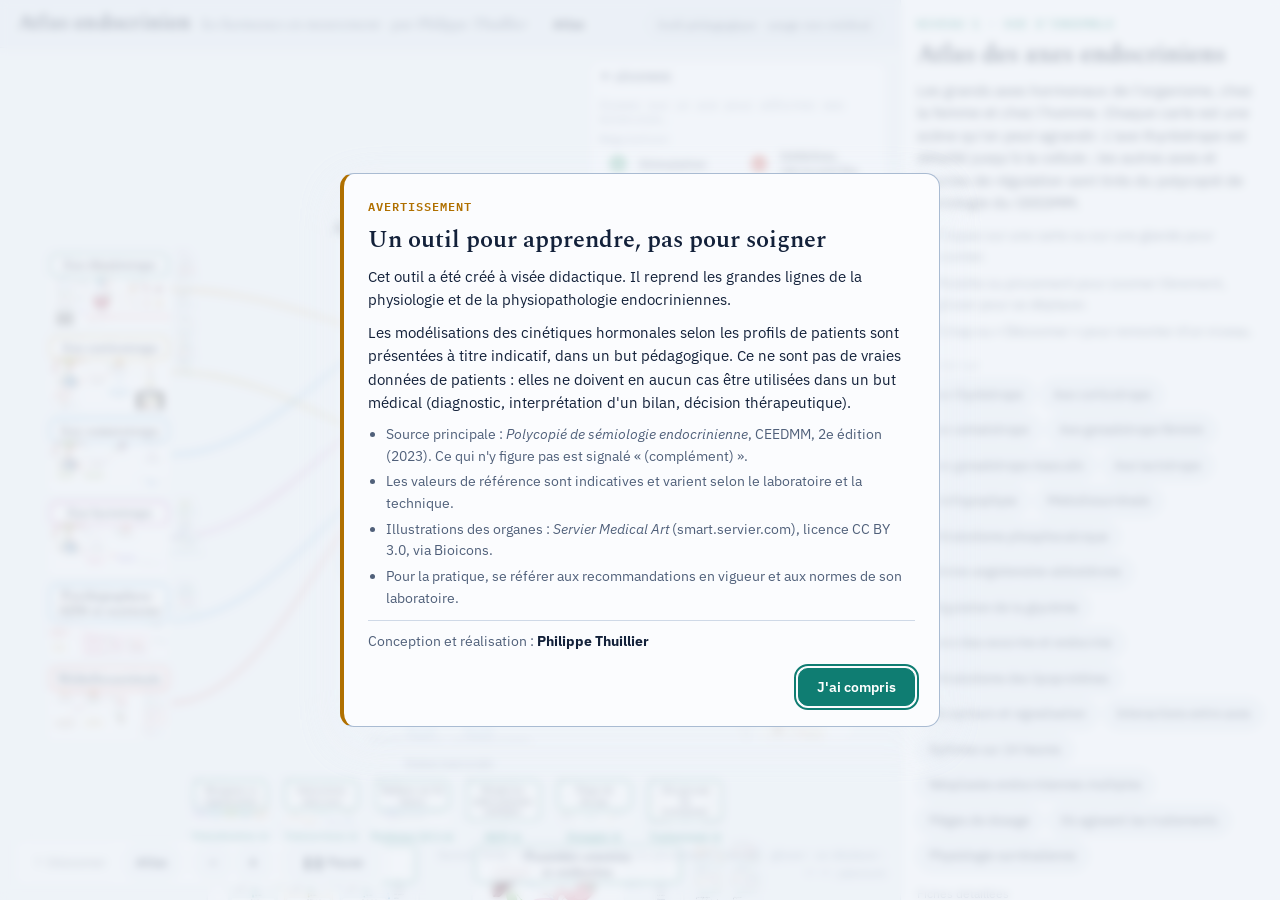
==== commit 0d2631df: "Organes : illustrations Servier Medical Art (CC BY 3.0, via Bioicons) pour le pancréas, le foie, le " ====
--- a/index.html
+++ b/index.html
@@ -17,17 +17,35 @@
 <link rel="stylesheet" href="css/zoom-phospho.css">
 <link rel="stylesheet" href="css/zoom-glyc.css">
 <link rel="stylesheet" href="css/zoom-transv.css">
+<link rel="stylesheet" href="css/surrenale.css">
+<link rel="stylesheet" href="css/pancreas.css">
 <link rel="stylesheet" href="css/video-export.css">
 </head>
 <body>
+<div class="warn-back" id="warnBox" role="dialog" aria-modal="true" aria-labelledby="warnTitle">
+  <div class="warn-dlg">
+    <p class="warn-eyebrow">Avertissement</p>
+    <h2 id="warnTitle">Un outil pour apprendre, pas pour soigner</h2>
+    <p>Cet outil a été créé à visée didactique. Il reprend les grandes lignes de la physiologie et de la physiopathologie endocriniennes.</p>
+    <p>Les modélisations des cinétiques hormonales selon les profils de patients sont présentées à titre indicatif, dans un but pédagogique. Ce ne sont pas de vraies données de patients : elles ne doivent en aucun cas être utilisées dans un but médical (diagnostic, interprétation d'un bilan, décision thérapeutique).</p>
+    <ul>
+      <li>Source principale : <em>Polycopié de sémiologie endocrinienne</em>, CEEDMM, 2e édition (2023). Ce qui n'y figure pas est signalé « (complément) ».</li>
+      <li>Les valeurs de référence sont indicatives et varient selon le laboratoire et la technique.</li>
+      <li>Illustrations des organes : <em>Servier Medical Art</em> (smart.servier.com), licence CC BY 3.0, via Bioicons.</li>
+      <li>Pour la pratique, se référer aux recommandations en vigueur et aux normes de son laboratoire.</li>
+    </ul>
+    <p class="warn-author">Conception et réalisation : <strong>Philippe Thuillier</strong></p>
+    <button type="button" class="warn-ok" id="warnOk">J'ai compris</button>
+  </div>
+</div>
 <div class="app">
   <header class="topbar">
     <div class="brand">
       <span class="brand-name">Atlas endocrinien</span>
-      <span class="brand-sub">les hormones en mouvement</span>
+      <span class="brand-sub">les hormones en mouvement · par Philippe Thuillier</span>
     </div>
     <nav class="crumbs" id="crumbs" aria-label="Fil d'Ariane"></nav>
-    <a class="sim-link" href="simulateur.html" title="Simulateur : initier et adapter les traitements thyroïdiens">Patient virtuel →</a>
+    <button type="button" class="warn-link" id="warnOpen">Outil pédagogique · usage non médical</button>
   </header>
 
   <main class="stage">
@@ -38,6 +56,8 @@
       <span class="ctrl-sep"></span>
       <button type="button" id="btnOut" class="icon" title="Zoom arrière (−)" aria-label="Zoom arrière">−</button>
       <button type="button" id="btnIn" class="icon" title="Zoom avant (+)" aria-label="Zoom avant">+</button>
+      <span class="ctrl-sep"></span>
+      <button type="button" id="btnPause" class="pause-btn" title="Arrêter ou reprendre l'animation (barre d'espace)" aria-pressed="true">❚❚ Pause</button>
     </div>
     <details class="legend" id="legend" open>
       <summary>Légende</summary>
@@ -134,7 +154,6 @@
 <script src="js/model.js"></script>
 <script src="js/molecules.js"></script>
 <script src="js/molecules-axes.js"></script>
-<script src="js/lt4-eta.js"></script>
 <script src="js/organs.js"></script>
 <script src="js/info.js"></script>
 <script src="js/sheets-molecules.js"></script>
@@ -165,7 +184,11 @@
 <script src="js/scenes/zoom-phospho.js"></script>
 <script src="js/scenes/zoom-glyc.js"></script>
 <script src="js/scenes/zoom-transv.js"></script>
+<script src="js/scenes/surrenale.js"></script>
+<script src="js/scenes/pancreas.js"></script>
+<script src="js/scenes/zoom-pancreas.js"></script>
 <script src="js/app.js"></script>
 <script src="js/video-export.js"></script>
+<script src="js/warning.js"></script>
 </body>
 </html>
--- a/css/style.css
+++ b/css/style.css
@@ -137,8 +137,6 @@
 .crumbs button:hover { color: var(--fg); background: var(--panel-2); }
 .crumbs button[aria-current="page"] { color: var(--fg); font-weight: 600; }
 .crumbs .sep { color: var(--faint); font-size: 13px; }
-.sim-link { margin-left: auto; color: var(--accent); font-size: 13px; font-weight: 500; text-decoration: none; white-space: nowrap; }
-.sim-link:hover { text-decoration: underline; }
 
 /* ---------- Scène ---------- */
 .stage { grid-area: stage; position: relative; min-height: 0; overflow: hidden; background: var(--bg); }
@@ -852,11 +850,29 @@
 .sheet-more[open] > summary { margin-bottom: 8px; }
 
 .lab-note { margin: 6px 0 0; font-size: 11.5px; color: var(--muted); font-style: italic; }
-/* Fiche lévothyroxine : tableaux des interférences (ETA 2025) */
-.sheet-det { margin: 8px 0; border: 1px solid var(--line); border-radius: 10px; padding: 6px 10px; }
-.sheet-det summary { cursor: pointer; font-weight: 600; font-size: 14px; }
-.sheet-tablewrap { overflow-x: auto; margin-top: 6px; }
-.sheet-table { width: 100%; border-collapse: collapse; font-size: 12.5px; }
-.sheet-table th { text-align: left; color: var(--muted); font-weight: 600; border-bottom: 1px solid var(--line); padding: 4px 6px; }
-.sheet-table td { border-bottom: 1px solid var(--line); padding: 4px 6px; vertical-align: top; }
-.sheet-table .sheet-tgroup td { font-weight: 700; color: var(--accent); background: color-mix(in srgb, var(--accent) 8%, transparent); }
+
+/* Avertissement à l'ouverture */
+.warn-back { position: fixed; inset: 0; z-index: 60; display: grid; place-items: center; padding: 16px max(16px, env(safe-area-inset-right, 0px)) 16px max(16px, env(safe-area-inset-left, 0px)); background: color-mix(in srgb, var(--bg) 70%, transparent); backdrop-filter: blur(4px); }
+.warn-dlg { width: min(600px, 100%); max-height: calc(100% - 8px); overflow-y: auto; display: flex; flex-direction: column; gap: 10px; padding: 22px 24px 20px; background: var(--panel); color: var(--fg); border: 1px solid var(--line-2); border-left: 4px solid var(--warn); border-radius: 14px; box-shadow: 0 14px 44px color-mix(in srgb, var(--bg) 60%, transparent); font-size: 15px; line-height: 1.55; }
+.warn-dlg h2 { margin: 0; font: 600 24px/1.2 var(--font-display); color: var(--fg); text-transform: none; letter-spacing: 0; }
+.warn-dlg p, .warn-dlg ul { margin: 0; }
+.warn-dlg ul { padding-left: 18px; color: var(--muted); font-size: 14px; display: grid; gap: 4px; }
+.warn-eyebrow { font: 600 12px var(--font-data); letter-spacing: .08em; text-transform: uppercase; color: var(--warn); }
+.warn-ok { align-self: flex-end; margin-top: 6px; padding: 9px 18px; border-radius: 10px; border: 1px solid var(--accent); background: var(--accent); color: var(--accent-ink); font: 600 14px var(--font-body); cursor: pointer; }
+.warn-ok:focus-visible, .warn-link:focus-visible { outline: 2px solid var(--accent); outline-offset: 2px; }
+.warn-link { margin-left: auto; border: 1px solid var(--line-2); background: transparent; color: var(--muted); font: 500 12px var(--font-body); padding: 4px 10px; border-radius: 999px; cursor: pointer; white-space: nowrap; }
+.warn-link:hover { color: var(--fg); border-color: var(--warn); }
+@media (max-width: 700px) { .warn-link { display: none; } }
+
+/* Grands titres des cartes en vue d'ensemble */
+.atlas-titles { pointer-events: none; }
+.atlas-tt-bg { fill: var(--panel); fill-opacity: 0.86; stroke: var(--c); stroke-width: 2; }
+.atlas-tt { fill: var(--fg); font-family: var(--font-display); font-weight: 600; }
+.pause-btn { min-width: 92px; }
+.pause-btn[aria-pressed="false"] { border-color: var(--accent); color: var(--accent); }
+
+.warn-author { font-size: 14px; color: var(--muted); border-top: 1px solid var(--line); padding-top: 10px; }
+.warn-author strong { color: var(--fg); }
+
+/* Illustrations d'organes (Servier Medical Art via Bioicons) */
+.org-art { image-rendering: auto; }
--- a/css/surrenale.css
+++ b/css/surrenale.css
@@ -0,0 +1,39 @@
+/* Physiologie surrénalienne : zones, cartes des stéroïdes, flèches enzymatiques, bilan. */
+.sr-zone { fill: color-mix(in srgb, var(--c) 8%, transparent); stroke: color-mix(in srgb, var(--c) 45%, transparent); stroke-width: 2; }
+.sr-zone-t { fill: var(--c, var(--fg)); font: 600 19px var(--font-display); }
+.sr-zone-s { fill: var(--muted); font: 500 14px var(--font-body); font-style: italic; }
+.sr-box { fill: var(--panel); stroke: var(--line-2); stroke-width: 1.5; }
+.sr-node.up .sr-box { stroke: var(--bad); stroke-width: 3; }
+.sr-node.down .sr-box { stroke: var(--p-blue); stroke-width: 3; stroke-dasharray: 6 4; }
+.sr-bond { fill: none; stroke: var(--fg); stroke-width: 1.5; stroke-linecap: round; }
+.sr-hash { stroke-dasharray: 2.5 2.5; }
+.sr-atom { fill: var(--p-red); font-family: var(--font-body); font-weight: 600; }
+.sr-atom.sr-s { fill: var(--p-gold); }
+.sr-name { fill: var(--fg); font: 600 17px var(--font-body); }
+.sr-name-s { font-size: 14px; }
+.sr-formula { fill: var(--muted); font: 500 14px var(--font-body); }
+.sr-bar-bg { fill: var(--line); }
+.sr-bar { fill: var(--accent); }
+.sr-node.up .sr-bar { fill: var(--bad); }
+.sr-node.down .sr-bar { fill: var(--p-blue); }
+.sr-val { fill: var(--fg); font: 600 15px var(--font-data); }
+.sr-node.up .sr-val { fill: var(--bad); }
+.sr-node.down .sr-val { fill: var(--p-blue); }
+.sr-in-box { fill: color-mix(in srgb, var(--c) 14%, var(--panel)); stroke: var(--c); stroke-width: 2; }
+.sr-in-t { fill: var(--fg); font: 600 17px var(--font-body); }
+.sr-in-v { fill: var(--muted); font: 500 14px var(--font-data); }
+.sr-input { cursor: pointer; }
+.sr-track { fill: none; stroke: var(--line-2); stroke-width: 3; }
+.sr-arrow.hot .sr-track { stroke: var(--bad); stroke-width: 5; }
+.sr-enz { fill: var(--muted); font: 600 13px var(--font-body); }
+.sr-block-bg { fill: var(--panel); stroke: var(--bad); stroke-width: 3; }
+.sr-block-x { stroke: var(--bad); stroke-width: 4; stroke-linecap: round; }
+.sr-block { transition: opacity 0.3s; }
+.sr-out { fill: var(--muted); font: 600 14px var(--font-body); font-style: italic; }
+.sr-note-bg { fill: var(--panel-2); stroke: var(--line-2); stroke-width: 1.5; }
+.sr-note { fill: var(--fg); font: 500 16px var(--font-body); }
+.sr-note tspan:first-child { font-weight: 700; }
+.sr-b-n { fill: var(--muted); font: 500 14px var(--font-body); }
+.sr-b-v { fill: var(--fg); font: 600 17px var(--font-data); }
+.sr-b-v.hi { fill: var(--bad); }
+.sr-b-v.lo { fill: var(--p-blue); }
--- a/css/pancreas.css
+++ b/css/pancreas.css
@@ -0,0 +1,61 @@
+/* Module pancréas (pancreas.js) et ses loupes (zoom-pancreas.js) */
+.pz-liver { fill: color-mix(in srgb, var(--o-liver) 55%, var(--scene-1)); stroke: var(--o-liver); stroke-width: 3; }
+.pz-gb { fill: color-mix(in srgb, var(--o-gall) 60%, var(--scene-1)); stroke: var(--o-gall); stroke-width: 3; }
+.pz-stone { fill: #c9a24a; stroke: #6d5420; stroke-width: 2; }
+.pz-stomach { fill: color-mix(in srgb, var(--o-stomach) 55%, var(--scene-1)); stroke: var(--o-stomach); stroke-width: 3; }
+.pz-eso { fill: none; stroke: var(--o-stomach); stroke-width: 18; stroke-linecap: round; }
+.pz-gut { fill: none; stroke: color-mix(in srgb, var(--p-rose) 45%, var(--scene-1)); stroke-width: 46; stroke-linecap: round; stroke-linejoin: round; }
+.pz-gut-l { fill: none; stroke: color-mix(in srgb, var(--p-rose) 12%, var(--scene-1)); stroke-width: 24; stroke-linecap: round; stroke-linejoin: round; pointer-events: none; }
+.pz-panc { fill: color-mix(in srgb, var(--o-pancreas) 75%, var(--scene-1)); stroke: color-mix(in srgb, var(--o-pancreas) 70%, #000); stroke-width: 3; }
+.pz-islet { fill: color-mix(in srgb, var(--p-blue2) 35%, var(--scene-1)); stroke: var(--p-blue2); stroke-width: 2.5; cursor: zoom-in; }
+.pz-duct { fill: none; stroke: color-mix(in srgb, var(--o-pancreas) 50%, #000); stroke-width: 6; stroke-linecap: round; opacity: 0.55; }
+.pz-bile { fill: none; stroke: var(--o-gall); stroke-width: 7; stroke-linecap: round; opacity: 0.7; }
+.pz-amp { fill: var(--scene-1); stroke: var(--o-gall); stroke-width: 3; }
+.pz-portal { fill: none; stroke: var(--o-vein); stroke-width: 10; stroke-linecap: round; opacity: 0.35; }
+.pz-calc { fill: #f3efe2; stroke: #7a6f55; stroke-width: 1.5; }
+.pz-ulcer { fill: var(--bad); opacity: 0.8; }
+.pz-pert { fill: var(--p-amber); stroke: rgba(0, 0, 0, 0.3); stroke-width: 1.5; }
+.pz-org-t { font: 600 21px var(--font-display); fill: var(--fg); }
+.pz-org-s { font: italic 500 16px var(--font-body); fill: var(--muted); }
+.pz-cell { fill: color-mix(in srgb, var(--c) 30%, var(--scene-1)); stroke: var(--c); stroke-width: 3; }
+.pz-cell-t { font: 600 15px var(--font-body); fill: var(--fg); paint-order: stroke; stroke: var(--scene-1); stroke-width: 4px; }
+.pz-tum { transition: opacity 0.5s; cursor: zoom-in; }
+.pz-tum-c { fill: color-mix(in srgb, var(--bad) 35%, var(--scene-1)); stroke: var(--bad); stroke-width: 3.5; }
+.pz-pill { fill: color-mix(in srgb, var(--accent) 12%, var(--scene-1)); stroke: var(--accent); stroke-width: 2; cursor: zoom-in; }
+.pz-pill-t { font: 600 14px var(--font-body); fill: var(--fg); pointer-events: none; }
+.pz-note { font: 600 19px var(--font-body); fill: var(--fg); }
+.pz-note-b { font: 15px var(--font-body); fill: var(--muted); }
+
+/* Loupes */
+.pz-box { fill: color-mix(in srgb, var(--c, var(--line-2)) 9%, var(--scene-1)); stroke: color-mix(in srgb, var(--c, var(--line-2)) 70%, transparent); stroke-width: 2; }
+.pz-box.hot { stroke: var(--bad); stroke-width: 4; }
+.pz-h { font: 600 20px var(--font-display); fill: var(--fg); }
+.pz-t { font: 600 17px var(--font-body); fill: var(--fg); }
+.pz-s { font: 15px var(--font-body); fill: var(--muted); }
+.pz-v { font: 600 16px var(--font-data); fill: var(--fg); }
+.pz-v.hi { fill: var(--bad); }
+.pz-v.lo { fill: var(--p-blue); }
+.pz-li { font: 15.5px var(--font-body); fill: var(--fg); }
+.pz-tumcell { fill: color-mix(in srgb, var(--bad) 18%, var(--scene-1)); stroke: var(--bad); stroke-width: 4; }
+.pz-tumcell-n { fill: color-mix(in srgb, var(--bad) 45%, var(--scene-1)); }
+.pz-btn { cursor: pointer; }
+.pz-btn rect { fill: color-mix(in srgb, var(--accent) 16%, var(--scene-1)); stroke: var(--accent); stroke-width: 2.5; }
+.pz-btn:hover rect { fill: color-mix(in srgb, var(--accent) 30%, var(--scene-1)); }
+.pz-btn.on rect { fill: color-mix(in srgb, var(--bad) 22%, var(--scene-1)); stroke: var(--bad); }
+.pz-btn-t { font: 600 16px var(--font-body); fill: var(--fg); pointer-events: none; }
+.pz-mark { fill: var(--bad); stroke: var(--scene-1); stroke-width: 3; }
+.pz-mark-halo { fill: none; stroke: var(--bad); stroke-width: 2; opacity: 0.5; }
+.pz-sym { transition: opacity 0.4s; }
+.pz-tab-h { font: 600 15px var(--font-body); fill: var(--fg); }
+.pz-tab { font: 15px var(--font-body); fill: var(--fg); }
+.pz-tab-l { stroke: var(--line-2); stroke-width: 1.5; }
+.pz-acin { fill: color-mix(in srgb, var(--o-pancreas) 30%, var(--scene-1)); stroke: color-mix(in srgb, var(--o-pancreas) 75%, #000); stroke-width: 3; }
+.pz-zym { fill: color-mix(in srgb, var(--p-amber) 70%, var(--scene-1)); stroke: rgba(0, 0, 0, 0.3); stroke-width: 1; }
+.pz-lyso { fill: color-mix(in srgb, var(--p-violet) 50%, var(--scene-1)); stroke: rgba(0, 0, 0, 0.3); stroke-width: 1; }
+.pz-nuc { fill: color-mix(in srgb, var(--p-violet) 25%, var(--scene-1)); stroke: var(--p-violet); stroke-width: 2; }
+.pz-lumen { fill: color-mix(in srgb, var(--p-sky) 12%, var(--scene-1)); stroke: var(--p-sky); stroke-width: 2; stroke-dasharray: 6 5; }
+.pz-chan { fill: var(--c); stroke: rgba(0, 0, 0, 0.3); stroke-width: 1.5; }
+.pz-arr { fill: none; stroke: var(--muted); stroke-width: 2.5; }
+.pz-arr.bad { stroke: var(--bad); stroke-width: 3.5; }
+.pz-step { transition: opacity 0.4s; }
+.pz-under { fill-opacity: 0; stroke-opacity: 0; }
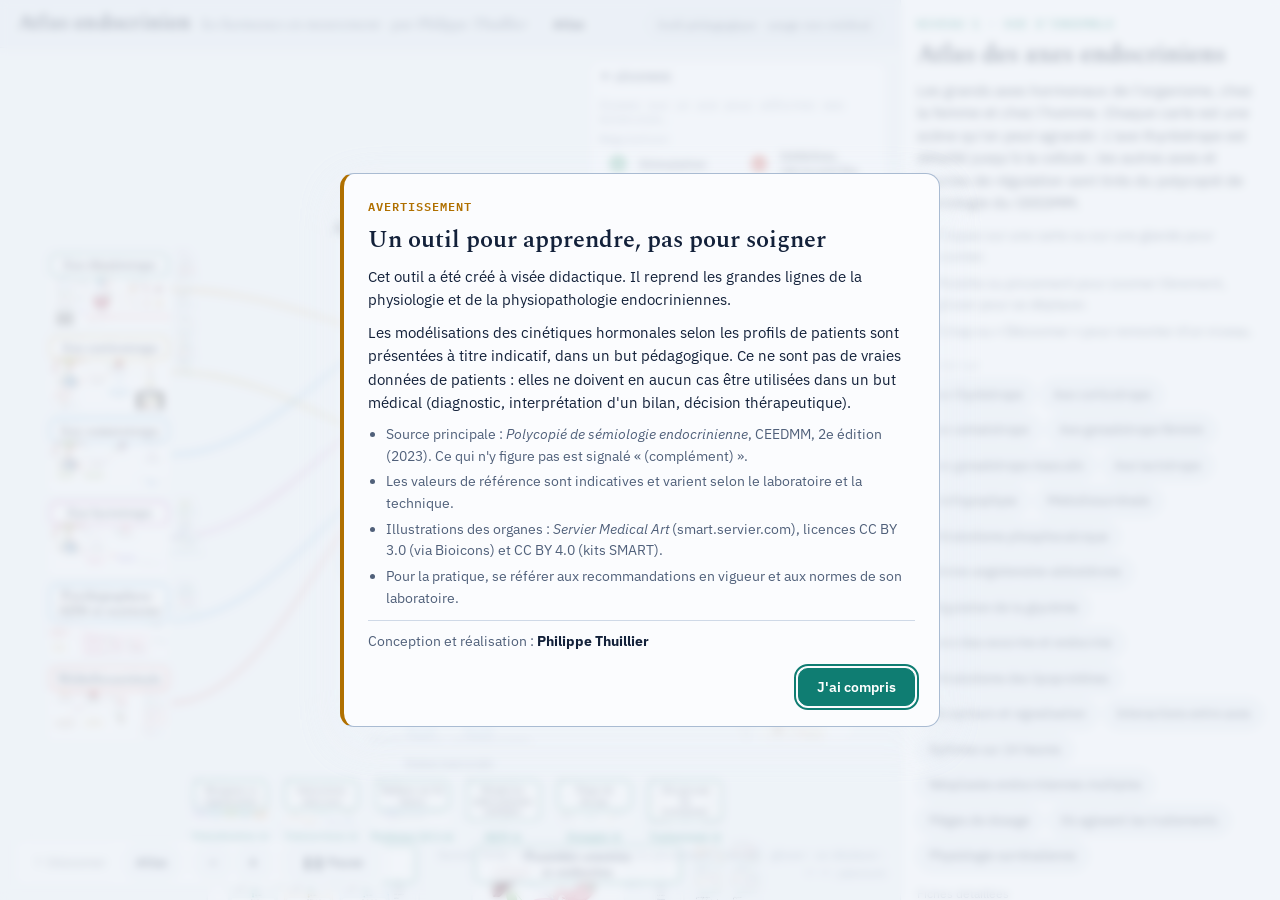
==== commit 6dcbb95b: "Organes : dessins Servier (kits SMART, CC BY 4.0) pour thyroïde, parathyroïdes, surrénale, testicule" ====
--- a/index.html
+++ b/index.html
@@ -31,7 +31,7 @@
     <ul>
       <li>Source principale : <em>Polycopié de sémiologie endocrinienne</em>, CEEDMM, 2e édition (2023). Ce qui n'y figure pas est signalé « (complément) ».</li>
       <li>Les valeurs de référence sont indicatives et varient selon le laboratoire et la technique.</li>
-      <li>Illustrations des organes : <em>Servier Medical Art</em> (smart.servier.com), licence CC BY 3.0, via Bioicons.</li>
+      <li>Illustrations des organes : <em>Servier Medical Art</em> (smart.servier.com), licences CC BY 3.0 (via Bioicons) et CC BY 4.0 (kits SMART).</li>
       <li>Pour la pratique, se référer aux recommandations en vigueur et aux normes de son laboratoire.</li>
     </ul>
     <p class="warn-author">Conception et réalisation : <strong>Philippe Thuillier</strong></p>
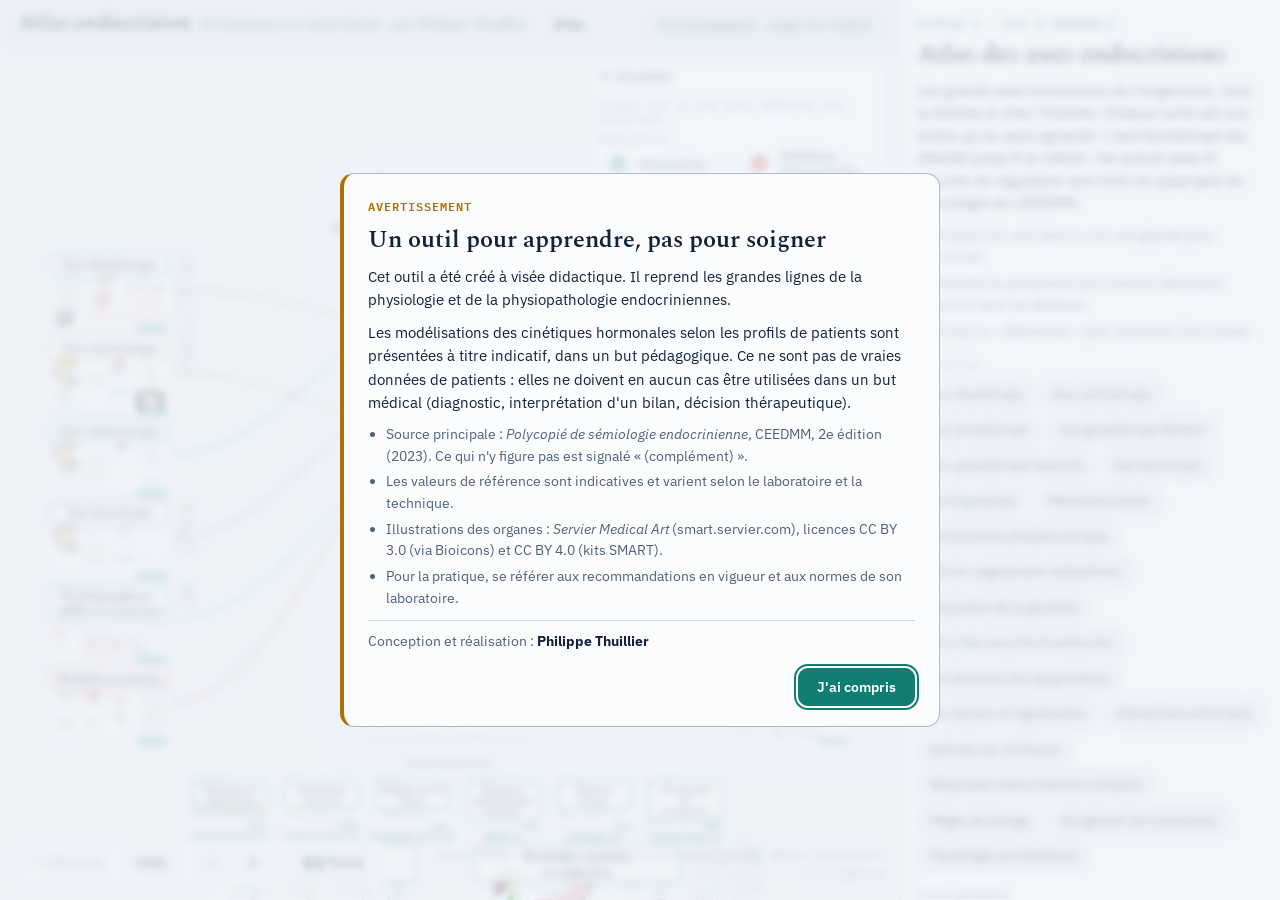
==== commit ae5de0fc: "Lipoprotéines : loupe « Athérosclérose » (de la LDL à la plaque, puis au thrombus) - Paroi artériell" ====
--- a/index.html
+++ b/index.html
@@ -16,6 +16,7 @@
 <link rel="stylesheet" href="css/zoom-gonad.css">
 <link rel="stylesheet" href="css/zoom-phospho.css">
 <link rel="stylesheet" href="css/zoom-glyc.css">
+<link rel="stylesheet" href="css/zoom-athero.css">
 <link rel="stylesheet" href="css/zoom-transv.css">
 <link rel="stylesheet" href="css/surrenale.css">
 <link rel="stylesheet" href="css/pancreas.css">
@@ -183,6 +184,7 @@
 <script src="js/scenes/zoom-gonad.js"></script>
 <script src="js/scenes/zoom-phospho.js"></script>
 <script src="js/scenes/zoom-glyc.js"></script>
+<script src="js/scenes/zoom-athero.js"></script>
 <script src="js/scenes/zoom-transv.js"></script>
 <script src="js/scenes/surrenale.js"></script>
 <script src="js/scenes/pancreas.js"></script>
--- a/css/style.css
+++ b/css/style.css
@@ -764,8 +764,10 @@
 .step-dots { display: flex; gap: 6px; flex-wrap: wrap; justify-content: center; }
 .step-dots button { width: 10px; height: 10px; border-radius: 50%; border: 1px solid var(--accent); background: transparent; padding: 0; cursor: pointer; }
 .step-dots button[aria-current] { background: var(--accent); }
+.step-box.at-top { bottom: auto; top: 12px; }
 @media (max-width: 860px) {
   .step-box { bottom: 8px; padding: 10px 12px; }
+  .step-box.at-top { bottom: auto; top: 8px; }
   .step-nav > button { padding: 6px 8px; font-size: 12px; }
 }
 /* Lipoprotéines */
@@ -876,3 +878,18 @@
 
 /* Illustrations d'organes (Servier Medical Art via Bioicons) */
 .org-art { image-rendering: auto; }
+/* Zones de survol posées sur un dessin Servier (js/organs.js) */
+.art-hit { fill-opacity: 0; stroke-opacity: 0; }
+.org-art { pointer-events: none; }
+.thy-lobes .thy-art { transition: filter 0.8s; }
+.thy-lobes.quiet .thy-art { filter: saturate(0.25) brightness(0.8); }
+.body-skin .org-art { filter: drop-shadow(0 0 0.8px rgba(120, 80, 70, 0.55)) drop-shadow(0 2px 6px rgba(60, 40, 40, 0.12)); }
+/* Hypophyse Servier : lobes teintés (code couleur) et tige couleur du dessin */
+.pit-tint { fill-opacity: 0.42; stroke-opacity: 0.8; }
+.pit-stalk { fill: #fdd08e; }
+
+/* Pastille « Comprendre pas à pas » sur le bord du cadre des scènes (HV.stepChip) */
+.step-chip { cursor: pointer; }
+.step-chip rect { fill: var(--accent); stroke: var(--panel); stroke-width: 3; }
+.step-chip:hover rect { fill: color-mix(in srgb, var(--accent) 82%, var(--fg)); }
+.step-chip-t { font: 600 19px var(--font-body); fill: var(--accent-ink); pointer-events: none; }
--- a/css/zoom-glyc.css
+++ b/css/zoom-glyc.css
@@ -53,3 +53,7 @@
 .zgl-dend { fill: none; stroke: var(--c); stroke-width: 5; stroke-linecap: round; }
 .zgl-halo { fill: var(--c); }
 .zgl-mark { fill: var(--accent); stroke: var(--scene-1); stroke-width: 4; }
+/* Planches Servier du pas à pas (complications) et silhouette */
+.zgl-card rect { fill: var(--panel); stroke: var(--line-2); stroke-width: 2; }
+g[data-info="zgl-c-nerve"] .zgl-nerve { stroke-width: 2.5; }
+.zgl-hit { fill: transparent; stroke: transparent; stroke-width: 16; }
--- a/css/zoom-athero.css
+++ b/css/zoom-athero.css
@@ -0,0 +1,26 @@
+/* Loupe athérosclérose (zoom-athero.js) */
+.zat-lumen { fill: color-mix(in srgb, var(--p-red) 12%, var(--scene-1)); stroke: none; }
+.zat-intima { fill: color-mix(in srgb, var(--p-rose) 22%, var(--scene-1)); stroke: none; }
+.zat-media { fill: color-mix(in srgb, var(--p-red2) 20%, var(--scene-1)); }
+.zat-adv { fill: color-mix(in srgb, var(--p-amber) 14%, var(--scene-1)); }
+.zat-smc-cell { fill: color-mix(in srgb, var(--p-red2) 40%, var(--scene-1)); stroke: var(--p-red2); stroke-width: 1.2; }
+.zat-iel { fill: none; stroke: var(--p-gold); stroke-width: 3; }
+.zat-endo { fill: none; stroke: var(--p-red2); stroke-width: 6; stroke-linejoin: round; }
+.zat-core { fill: color-mix(in srgb, var(--p-gold) 70%, #fff); stroke: var(--p-amber); stroke-width: 2; }
+.zat-cap { fill: none; stroke: color-mix(in srgb, var(--p-rose) 70%, #fff); stroke-width: 12; stroke-linecap: round; opacity: 0.9; }
+.zat-foam circle:first-child { fill: color-mix(in srgb, var(--p-violet) 25%, var(--scene-1)); stroke: var(--p-violet); stroke-width: 2; }
+.zat-drop { fill: color-mix(in srgb, var(--p-gold) 80%, #fff); stroke: var(--p-amber); stroke-width: 0.8; }
+.zat-g.mono circle { fill: color-mix(in srgb, var(--p-violet) 35%, #fff); stroke: var(--p-violet); stroke-width: 1.5; }
+.zat-g-n { fill: var(--p-violet); }
+.zat-g.plt ellipse, .zat-thr-plt ellipse { fill: #d9b8e8; stroke: #8a5aa8; stroke-width: 1; }
+.zat-g.ox circle:first-child { fill: #c9a24a; stroke: #7a5a18; stroke-width: 1.2; }
+.zat-g.ox circle + circle { fill: #7a5a18; }
+.zat-thr-clot { fill: #9c2a3a; stroke: #6d1a28; stroke-width: 2; opacity: 0.92; }
+.zat-crack { fill: none; stroke: #4a1018; stroke-width: 4; stroke-linecap: round; }
+.zat-fibrin { stroke: #f2d6da; stroke-width: 1.6; opacity: 0.8; }
+.zat-stage-bg { fill: transparent; stroke: transparent; stroke-width: 3; }
+.zat-stage.on .zat-stage-bg { fill: color-mix(in srgb, var(--accent) 12%, var(--panel)); stroke: var(--accent); }
+.zat-tog { cursor: pointer; }
+.zat-tog rect { fill: var(--panel-2); stroke: var(--line-2); stroke-width: 2; }
+.zat-tog.on rect { fill: color-mix(in srgb, var(--bad) 22%, var(--panel)); stroke: var(--bad); }
+.zat-tog-t { font: 600 17px var(--font-body); fill: var(--fg); pointer-events: none; }
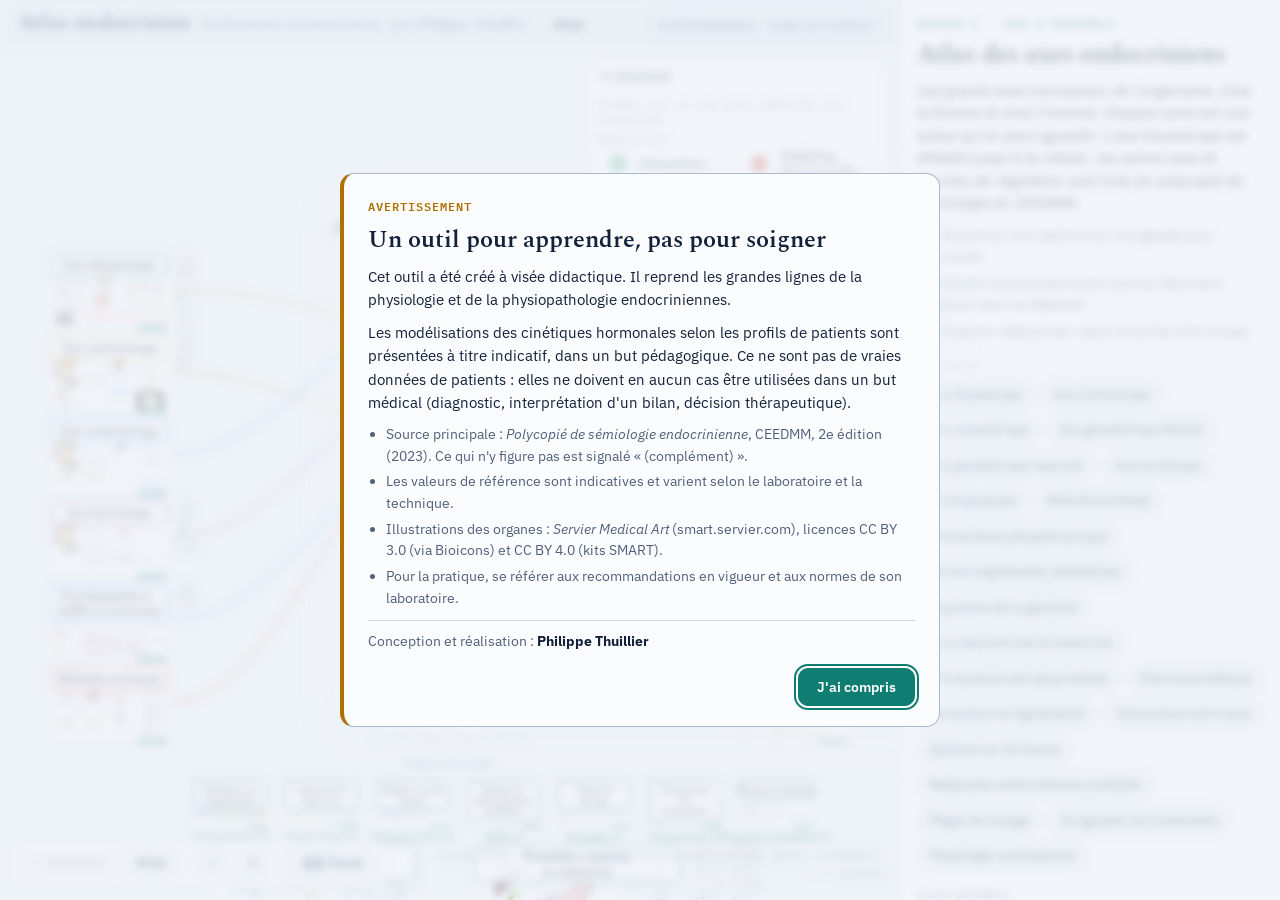
==== commit 855fb44d: "Socle : pharmacocinétique générique (js/pk.js) et notion transversale « Pharmacocinétique » - js/pk." ====
--- a/index.html
+++ b/index.html
@@ -17,6 +17,7 @@
 <link rel="stylesheet" href="css/zoom-phospho.css">
 <link rel="stylesheet" href="css/zoom-glyc.css">
 <link rel="stylesheet" href="css/zoom-athero.css">
+<link rel="stylesheet" href="css/zoom-pk.css">
 <link rel="stylesheet" href="css/zoom-transv.css">
 <link rel="stylesheet" href="css/surrenale.css">
 <link rel="stylesheet" href="css/pancreas.css">
@@ -156,6 +157,7 @@
 <script src="js/molecules.js"></script>
 <script src="js/molecules-axes.js"></script>
 <script src="js/organs.js"></script>
+<script src="js/pk.js"></script>
 <script src="js/info.js"></script>
 <script src="js/sheets-molecules.js"></script>
 <script src="js/sheets-organs.js"></script>
@@ -185,6 +187,7 @@
 <script src="js/scenes/zoom-phospho.js"></script>
 <script src="js/scenes/zoom-glyc.js"></script>
 <script src="js/scenes/zoom-athero.js"></script>
+<script src="js/scenes/zoom-pk.js"></script>
 <script src="js/scenes/zoom-transv.js"></script>
 <script src="js/scenes/surrenale.js"></script>
 <script src="js/scenes/pancreas.js"></script>
--- a/css/zoom-pk.css
+++ b/css/zoom-pk.css
@@ -0,0 +1,15 @@
+/* Notion transversale : pharmacocinétique (zoom-pk.js, calculs js/pk.js) */
+.zpk-plasma { fill: color-mix(in srgb, var(--p-red) 6%, var(--scene-1)); stroke: var(--p-red2); stroke-width: 3; }
+.zpk-plasma-fill { fill: var(--p-amber); stroke: none; pointer-events: none; }
+.zpk-btn { cursor: pointer; }
+.zpk-btn rect { fill: var(--panel-2); stroke: var(--line-2); stroke-width: 2; }
+.zpk-btn.on rect { fill: color-mix(in srgb, var(--accent) 18%, var(--panel)); stroke: var(--accent); }
+.zpk-btn-t { font: 600 16px var(--font-body); fill: var(--fg); pointer-events: none; }
+.zpk-axis { fill: none; stroke: var(--line-2); stroke-width: 2; }
+.zpk-avg { fill: none; stroke: var(--good); stroke-width: 2.5; stroke-dasharray: 8 6; }
+.zpk-ss { fill: none; stroke: var(--muted); stroke-width: 1.5; stroke-dasharray: 4 5; }
+.zpk-curve { fill: none; stroke: var(--p-amber); stroke-width: 4; stroke-linejoin: round; }
+.zpk-tick { fill: var(--p-blue2); }
+.zpk-head { stroke: var(--accent); stroke-width: 1.5; opacity: 0.6; }
+.zpk-dot { fill: var(--accent); stroke: var(--scene-1); stroke-width: 3; }
+.zpk-avg-t { fill: var(--good); }
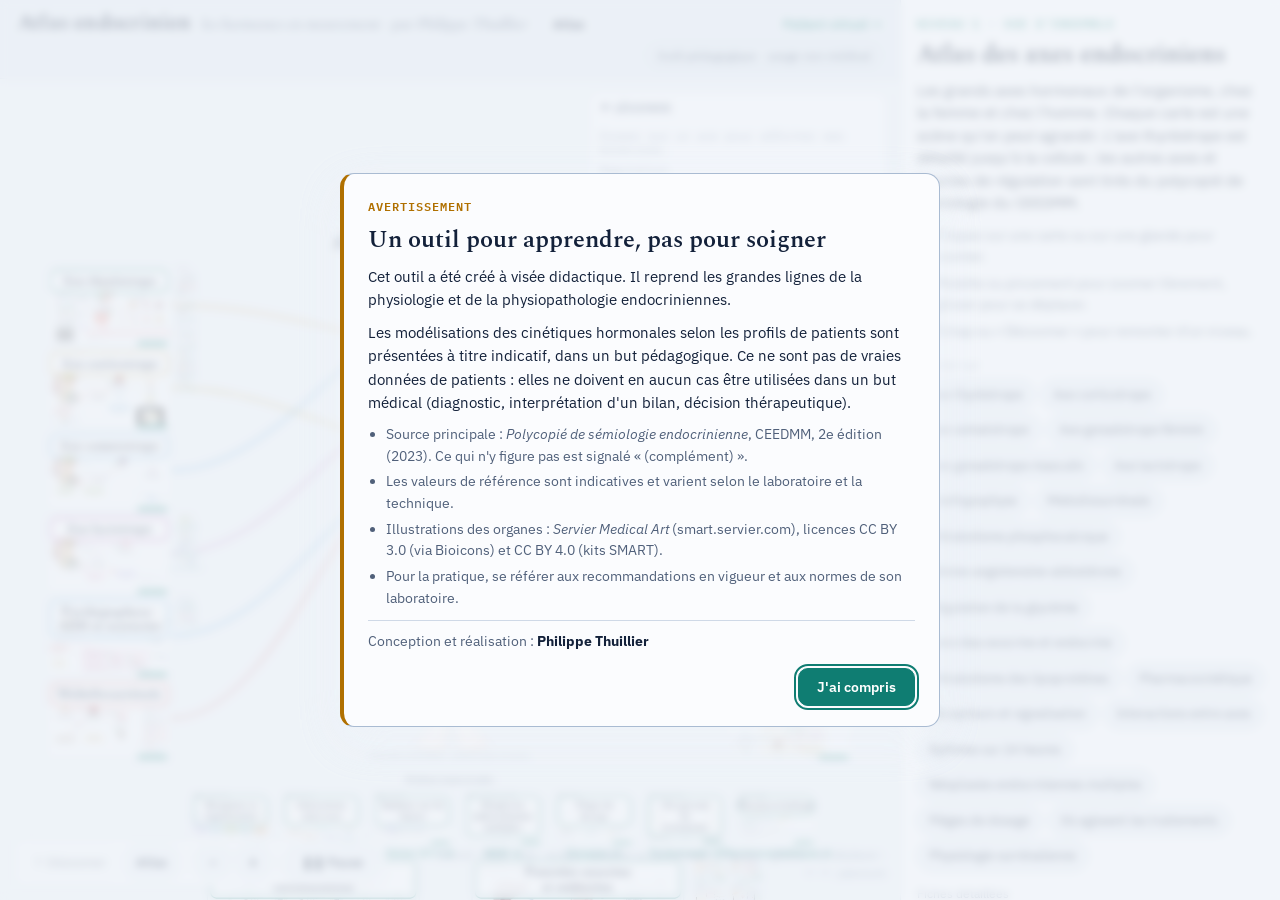
==== commit fa26b700: "Fusion de l'atlas dans la branche du simulateur, avec l'arbitrage de l'auteur sur l'axe thyréotrope " ====
--- a/index.html
+++ b/index.html
@@ -47,6 +47,7 @@
       <span class="brand-sub">les hormones en mouvement · par Philippe Thuillier</span>
     </div>
     <nav class="crumbs" id="crumbs" aria-label="Fil d'Ariane"></nav>
+    <a class="sim-link" href="simulateur.html" title="Simulateur : initier et adapter les traitements thyroïdiens">Patient virtuel →</a>
     <button type="button" class="warn-link" id="warnOpen">Outil pédagogique · usage non médical</button>
   </header>
 
@@ -156,6 +157,7 @@
 <script src="js/model.js"></script>
 <script src="js/molecules.js"></script>
 <script src="js/molecules-axes.js"></script>
+<script src="js/lt4-eta.js"></script>
 <script src="js/organs.js"></script>
 <script src="js/pk.js"></script>
 <script src="js/info.js"></script>
--- a/css/style.css
+++ b/css/style.css
@@ -137,6 +137,8 @@
 .crumbs button:hover { color: var(--fg); background: var(--panel-2); }
 .crumbs button[aria-current="page"] { color: var(--fg); font-weight: 600; }
 .crumbs .sep { color: var(--faint); font-size: 13px; }
+.sim-link { margin-left: auto; color: var(--accent); font-size: 13px; font-weight: 500; text-decoration: none; white-space: nowrap; }
+.sim-link:hover { text-decoration: underline; }
 
 /* ---------- Scène ---------- */
 .stage { grid-area: stage; position: relative; min-height: 0; overflow: hidden; background: var(--bg); }
@@ -852,6 +854,14 @@
 .sheet-more[open] > summary { margin-bottom: 8px; }
 
 .lab-note { margin: 6px 0 0; font-size: 11.5px; color: var(--muted); font-style: italic; }
+/* Fiche lévothyroxine : tableaux des interférences (ETA 2025) */
+.sheet-det { margin: 8px 0; border: 1px solid var(--line); border-radius: 10px; padding: 6px 10px; }
+.sheet-det summary { cursor: pointer; font-weight: 600; font-size: 14px; }
+.sheet-tablewrap { overflow-x: auto; margin-top: 6px; }
+.sheet-table { width: 100%; border-collapse: collapse; font-size: 12.5px; }
+.sheet-table th { text-align: left; color: var(--muted); font-weight: 600; border-bottom: 1px solid var(--line); padding: 4px 6px; }
+.sheet-table td { border-bottom: 1px solid var(--line); padding: 4px 6px; vertical-align: top; }
+.sheet-table .sheet-tgroup td { font-weight: 700; color: var(--accent); background: color-mix(in srgb, var(--accent) 8%, transparent); }
 
 /* Avertissement à l'ouverture */
 .warn-back { position: fixed; inset: 0; z-index: 60; display: grid; place-items: center; padding: 16px max(16px, env(safe-area-inset-right, 0px)) 16px max(16px, env(safe-area-inset-left, 0px)); background: color-mix(in srgb, var(--bg) 70%, transparent); backdrop-filter: blur(4px); }
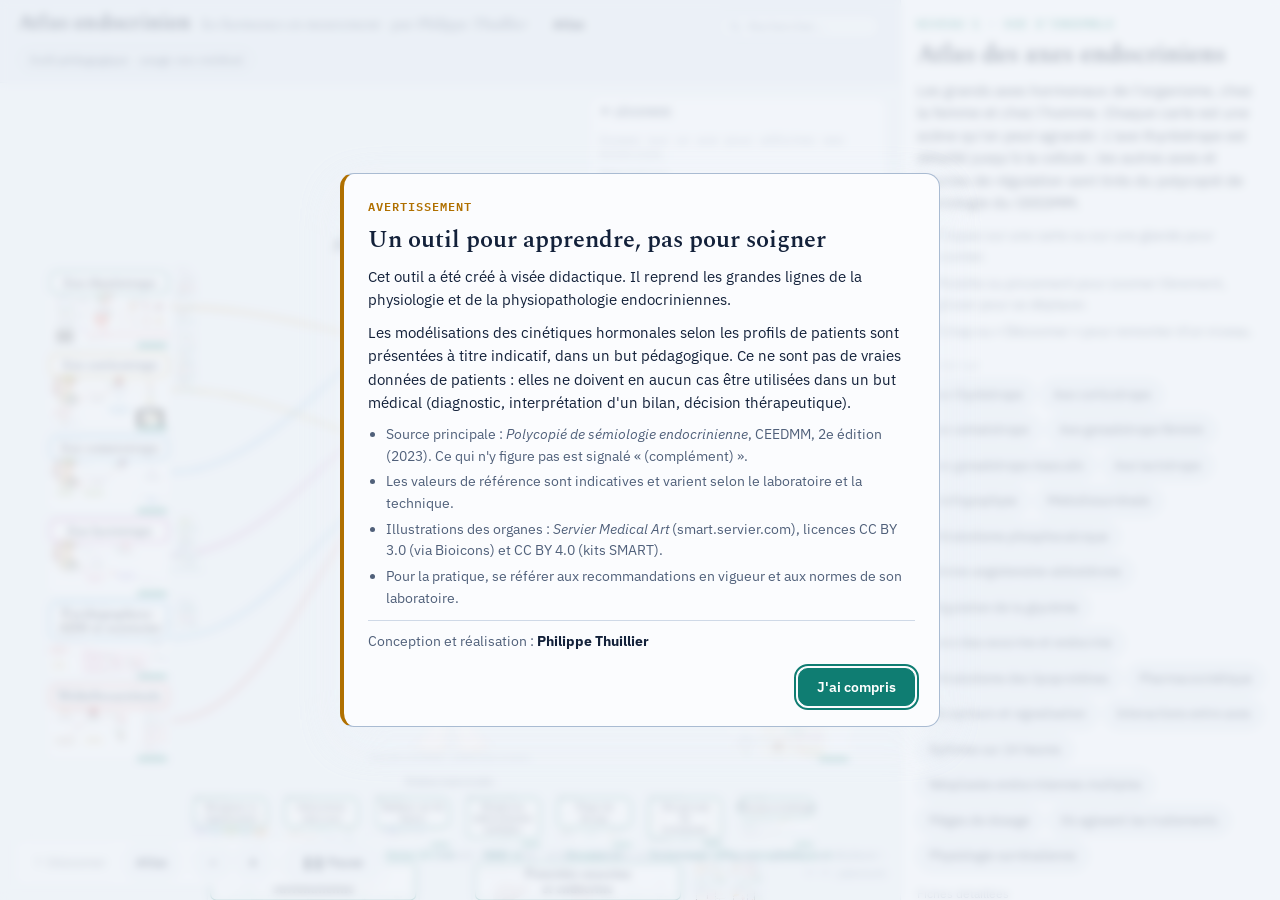
==== commit 06f98776: "Atlas : recherche par mot-clé et retrait du lien vers le patient virtuel - js/search.js + css/search" ====
--- a/index.html
+++ b/index.html
@@ -21,6 +21,7 @@
 <link rel="stylesheet" href="css/zoom-transv.css">
 <link rel="stylesheet" href="css/surrenale.css">
 <link rel="stylesheet" href="css/pancreas.css">
+<link rel="stylesheet" href="css/search.css">
 <link rel="stylesheet" href="css/video-export.css">
 </head>
 <body>
@@ -47,7 +48,11 @@
       <span class="brand-sub">les hormones en mouvement · par Philippe Thuillier</span>
     </div>
     <nav class="crumbs" id="crumbs" aria-label="Fil d'Ariane"></nav>
-    <a class="sim-link" href="simulateur.html" title="Simulateur : initier et adapter les traitements thyroïdiens">Patient virtuel →</a>
+    <div class="search" role="search">
+      <input type="search" id="searchInput" placeholder="Rechercher…" autocomplete="off" spellcheck="false"
+        role="combobox" aria-expanded="false" aria-controls="searchList" aria-autocomplete="list" aria-label="Rechercher dans l'atlas (raccourci : /)">
+      <ul class="search-list" id="searchList" role="listbox" aria-label="Résultats de la recherche" hidden></ul>
+    </div>
     <button type="button" class="warn-link" id="warnOpen">Outil pédagogique · usage non médical</button>
   </header>
 
@@ -195,6 +200,7 @@
 <script src="js/scenes/pancreas.js"></script>
 <script src="js/scenes/zoom-pancreas.js"></script>
 <script src="js/app.js"></script>
+<script src="js/search.js"></script>
 <script src="js/video-export.js"></script>
 <script src="js/warning.js"></script>
 </body>
--- a/css/style.css
+++ b/css/style.css
@@ -137,8 +137,6 @@
 .crumbs button:hover { color: var(--fg); background: var(--panel-2); }
 .crumbs button[aria-current="page"] { color: var(--fg); font-weight: 600; }
 .crumbs .sep { color: var(--faint); font-size: 13px; }
-.sim-link { margin-left: auto; color: var(--accent); font-size: 13px; font-weight: 500; text-decoration: none; white-space: nowrap; }
-.sim-link:hover { text-decoration: underline; }
 
 /* ---------- Scène ---------- */
 .stage { grid-area: stage; position: relative; min-height: 0; overflow: hidden; background: var(--bg); }
--- a/css/search.css
+++ b/css/search.css
@@ -0,0 +1,41 @@
+/* Recherche par mot-clé (barre du haut, js/search.js). */
+.search { position: relative; margin-left: auto; align-self: center; flex: 0 1 165px; min-width: 120px; }
+.search + .warn-link { margin-left: 0; }
+.search input {
+  width: 100%; box-sizing: border-box;
+  padding: 5px 12px 5px 30px; border-radius: 999px;
+  border: 1px solid var(--line-2); background: var(--panel-2); color: var(--fg);
+  font: 400 13px var(--font-body);
+  background-image: url("data:image/svg+xml,%3Csvg xmlns='http://www.w3.org/2000/svg' viewBox='0 0 16 16' fill='none' stroke='%2395a6c0' stroke-width='1.8'%3E%3Ccircle cx='6.8' cy='6.8' r='4.6'/%3E%3Cpath d='M10.3 10.3 14 14' stroke-linecap='round'/%3E%3C/svg%3E");
+  background-repeat: no-repeat; background-position: 10px 50%; background-size: 14px;
+}
+.search input::placeholder { color: var(--faint); }
+.search input:focus { outline: 2px solid var(--accent); outline-offset: 1px; border-color: transparent; }
+.search-list {
+  position: absolute; z-index: 60; top: calc(100% + 6px); right: 0;
+  width: min(460px, calc(100vw - 32px)); max-height: min(70vh, 520px); overflow-y: auto;
+  margin: 0; padding: 4px; list-style: none;
+  background: var(--panel); border: 1px solid var(--line-2); border-radius: 12px;
+  box-shadow: 0 12px 32px rgba(0, 0, 0, 0.35);
+}
+.search-item { padding: 7px 10px; border-radius: 8px; cursor: pointer; }
+.search-item[aria-selected="true"] { background: var(--panel-2); }
+.search-top { display: flex; align-items: baseline; gap: 8px; }
+.search-type {
+  flex: none; font: 500 10.5px var(--font-body); letter-spacing: 0.03em; text-transform: uppercase;
+  color: var(--accent); white-space: nowrap;
+}
+.search-title { font: 500 13.5px var(--font-body); color: var(--fg); min-width: 0; }
+.search-sub, .search-snip { margin-top: 2px; font-size: 12px; line-height: 1.4; color: var(--muted); }
+.search-sub { color: var(--faint); }
+.search-list mark { background: color-mix(in srgb, var(--accent) 28%, transparent); color: inherit; border-radius: 2px; padding: 0 1px; }
+.search-none { padding: 10px; font-size: 13px; color: var(--muted); }
+
+/* Repère trouvé : clignote quelques secondes dans sa scène. */
+.search-hit { animation: search-hit 0.9s ease-in-out 4; }
+@keyframes search-hit {
+  0%, 100% { filter: none; }
+  50% { filter: drop-shadow(0 0 5px var(--accent)) drop-shadow(0 0 10px var(--accent)); }
+}
+@media (prefers-reduced-motion: reduce) { .search-hit { animation: none; filter: drop-shadow(0 0 6px var(--accent)); } }
+@media (max-width: 860px) { .search { flex: 1 1 200px; } }
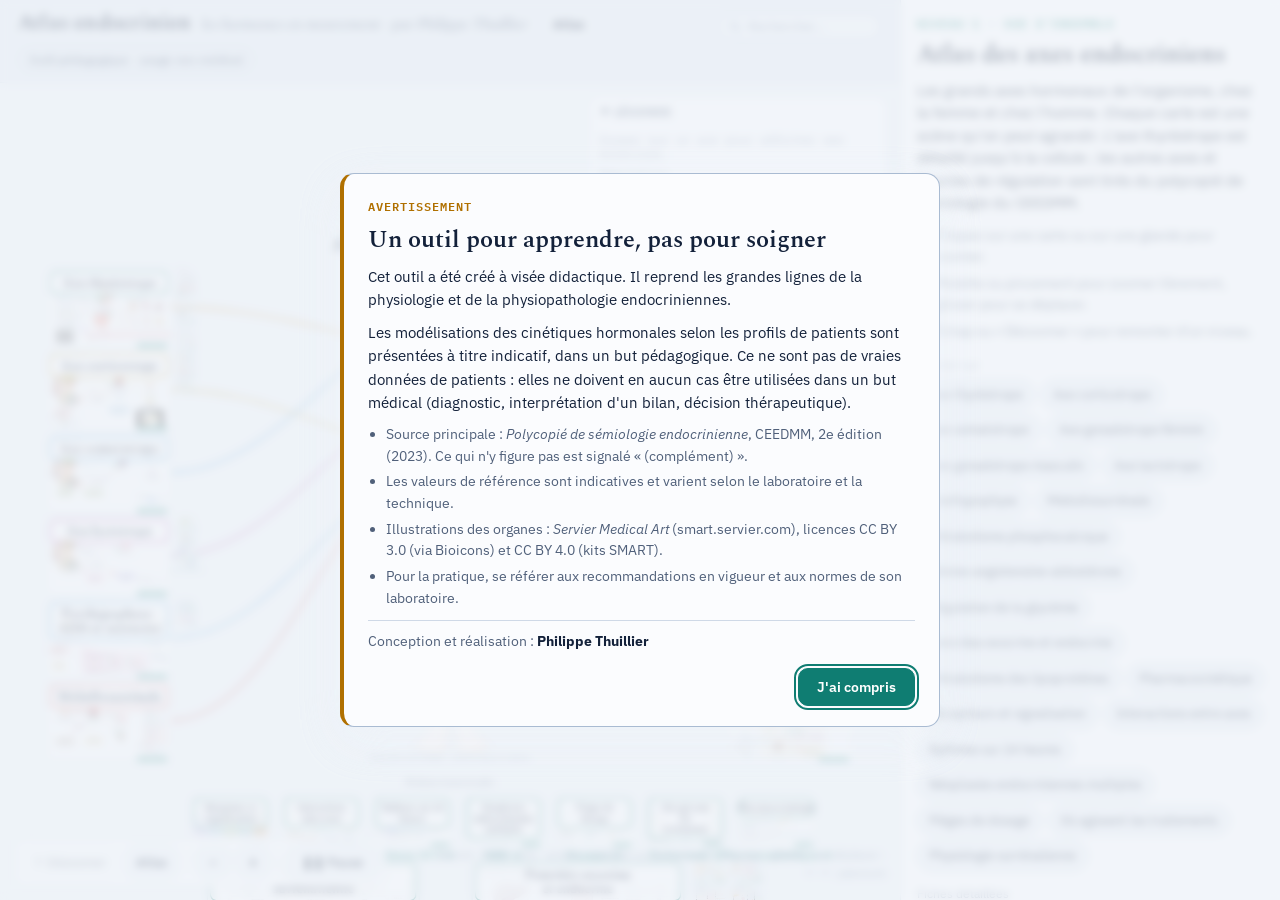
==== commit 4c9619e9: "Fluidité : zoom et vols par transformation d'une image déjà rendue (≈ 10 fois moins de redessins) - " ====
--- a/index.html
+++ b/index.html
@@ -57,7 +57,7 @@
   </header>
 
   <main class="stage">
-    <svg id="stage" role="img" aria-label="Scène zoomable des axes endocriniens"></svg>
+    <div class="stage-view" id="stageView"><svg id="stage" role="img" aria-label="Scène zoomable des axes endocriniens"></svg></div>
     <div class="stage-ctrl" role="toolbar" aria-label="Navigation">
       <button type="button" id="btnUp" title="Remonter d'un niveau (Échap)">↑ Dézoomer</button>
       <button type="button" id="btnHome" title="Vue d'ensemble">Atlas</button>
--- a/css/style.css
+++ b/css/style.css
@@ -140,6 +140,9 @@
 
 /* ---------- Scène ---------- */
 .stage { grid-area: stage; position: relative; min-height: 0; overflow: hidden; background: var(--bg); }
+/* Le SVG est dans une boîte à part, étirée par la carte graphique pendant les zooms (js/app.js, apply). */
+/* Marge de 25 % de chaque côté (MARGE dans app.js), hors champ, pour dézoomer ou glisser sans redessiner. */
+.stage-view { position: absolute; inset: -25%; transform-origin: 0 0; will-change: transform; }
 #stage { display: block; width: 100%; height: 100%; touch-action: none; cursor: grab; user-select: none; -webkit-user-select: none; }
 #stage.dragging { cursor: grabbing; }
 .stage-ctrl {
